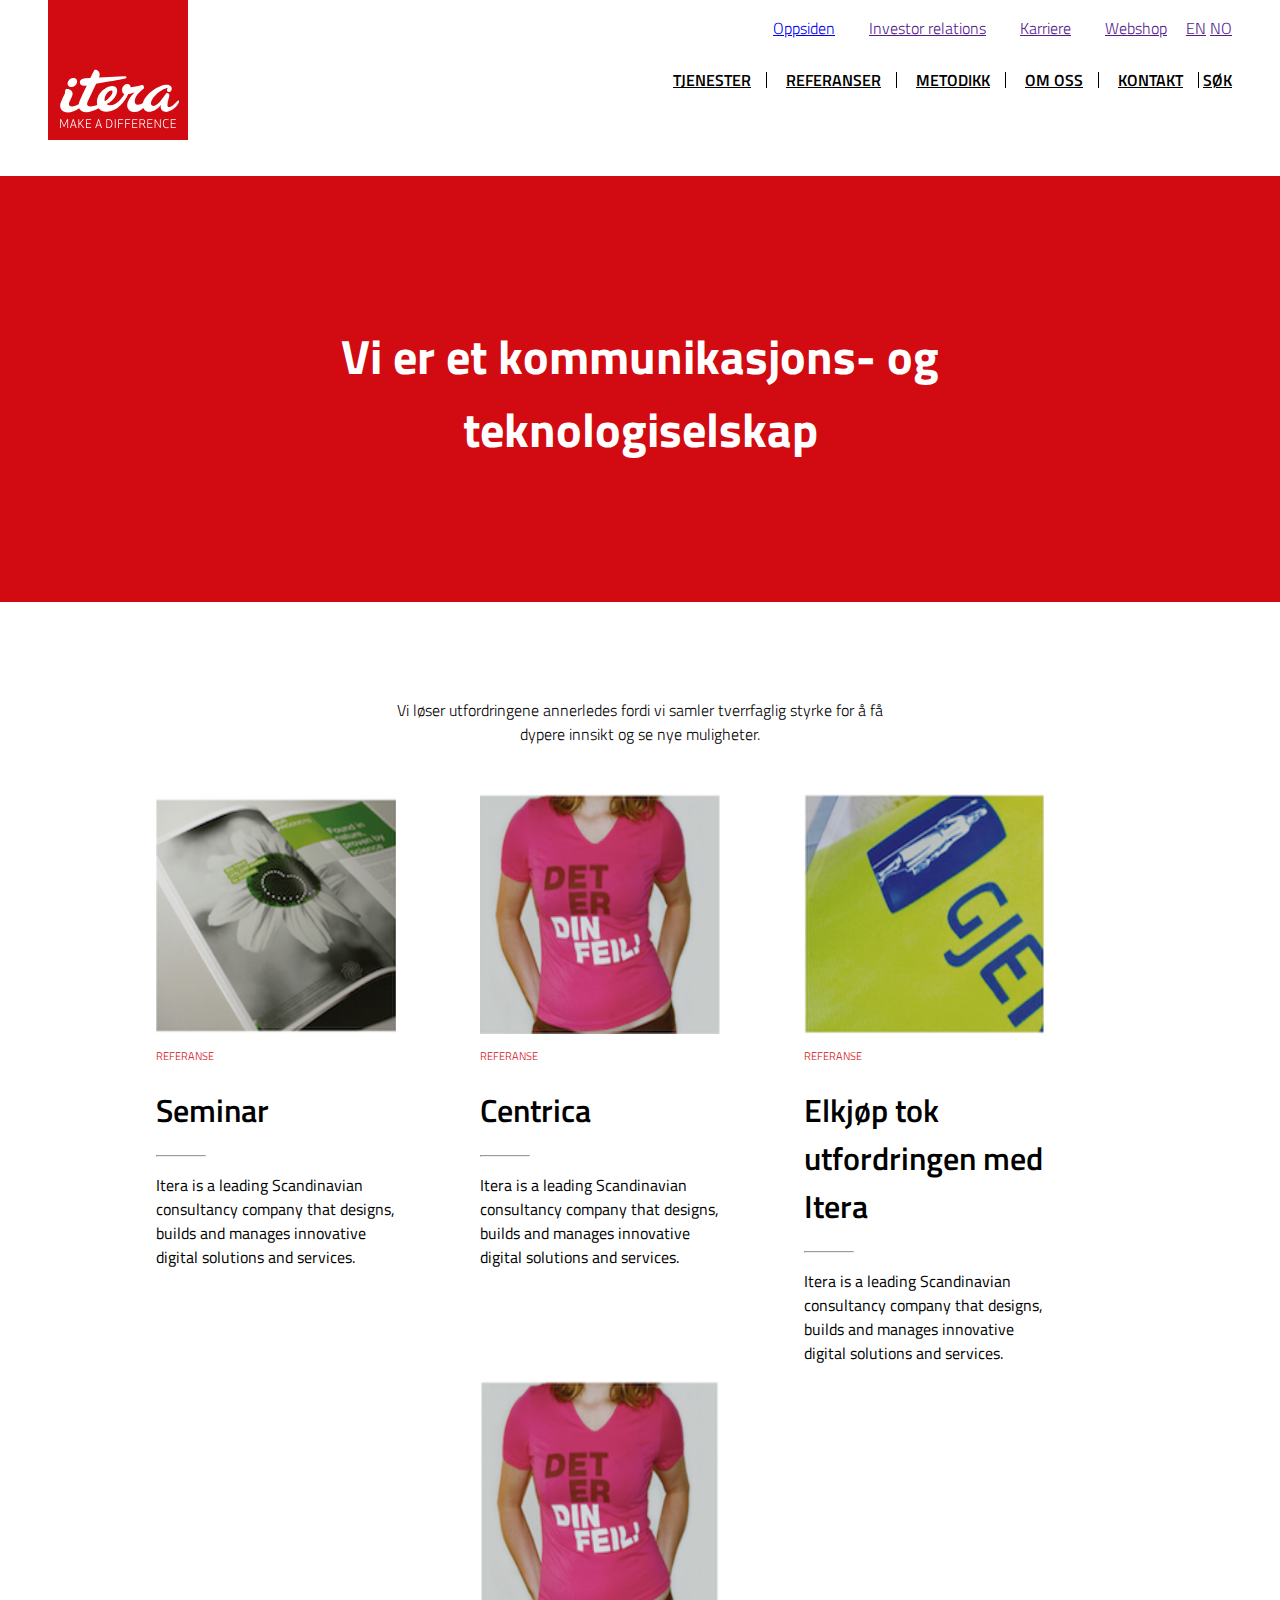
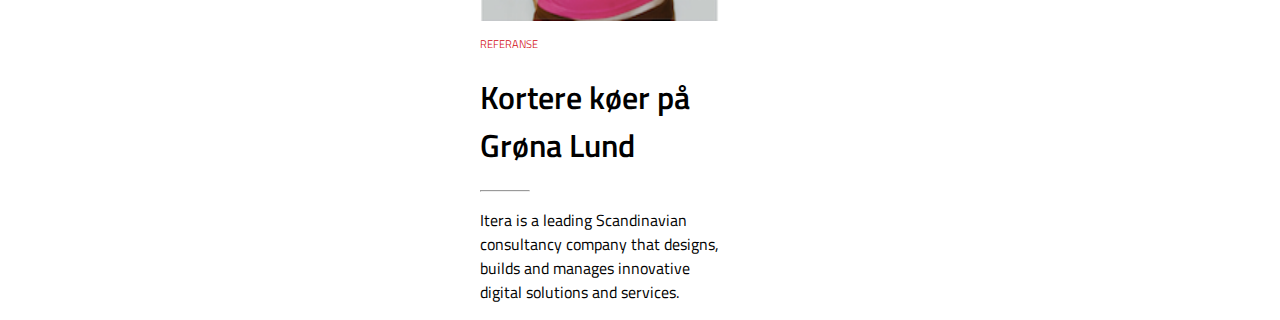
==== index1.html @ c3c425a3 "initial" ====
<!DOCTYPE html>
<html>
<head>
	<link rel="stylesheet" href="./css/style1.css">
	<link href='http://fonts.googleapis.com/css?family=Titillium+Web:400,300,600,700,900&subset=latin,latin-ext' rel='stylesheet' type='text/css'>
	<meta http-equiv="Content-Type" content="text/html; charset=utf-8" /> 


	<title>Itera</title>

</head>
<body>
	<div id="container">
		
		<!-- <div class="wrapper"> -->
		<!-- wraps around all content (keeps from reaching edges)
		//contain on itera.no -->

			<div id="upside">
				<!-- nothing yet -->
			</div>
			
				
				<!-- header -->
				<header id="header">

					<div class="wrapper">
					<!-- wraps around all content (keeps from reaching edges)
					//contain on itera.no -->



						<div id="logo">
							<img src="./img/logo.svg" alt="iteras logo">
						</div>
						
						<!-- <nav id="navigation"> -->
						<nav role="navigation">
							<ul class="headerTopNav">
								<li><a href="#upside">Oppsiden</a></li>
								<li><a href="">Investor relations</a></li>
								<li><a href="">Karriere</a></li>
								<li><a href="">Webshop</a></li>
								<li class="lang"><a href="">en</a></li>
								<li class="lang"><a href="">no</a></li>
									<!-- flere på itera.no men ikke på designtegningen fra Kristofer -->
								</li>
							</ul>

							<ul class="headerLowerNav">
								<li><a href="">tjenester</a></li>
								<li><a href="">referanser</a></li>
								<li><a href="">metodikk</a></li>
								<li><a href="">om oss</a></li>
								<li><a href="">kontakt</a></li>
								<li class="lastLi"><a href="">søk</a></li>
							</ul>
						</nav>
					
					</div>


				</header>
			
			<!-- </div> -->
		<!--  end wrapper-->


				<div id="videoOverlay">
					<!-- red cover over video -->
					<div class="wrapper">
						
						<div class="center">
							<div class="centerQuote">
								<h1>
								Vi er et kommunikasjons- og teknologiselskap
								</h1>

							<!-- <a class="nextSlide" href=""><img src="./img/arrowNext.png" alt=""></a> -->

							</div>
							<!-- end section1 -->

						</div>
						<!-- end center -->

					</div>
					<!-- end wrapper -->

				</div>
				<!-- end overlay -->
		
		<div id="articleSection">
			
			<div class="wrapper">

				<div class="center">
					
					<div class="centerQuote">
						<p>
						Vi løser utfordringene annerledes fordi vi samler tverrfaglig styrke for å få dypere innsikt og se nye muligheter.
						</p>
					</div>
					<!-- end centerTextSection2 -->

					<div id="currentArticlesContainer">
						
						
						<article class="currentArticle">
							<img src="./img/article1.png" alt="">
								<h2>
								referanse
								</h2>

								<h1>	
								Seminar								
								</h1>
								<hr class="articleHR">
								<p>
									Itera is a leading Scandinavian consultancy company that designs, builds and manages innovative digital solutions and services.
								</p>
							</img>
						</article>
						
						<article class="currentArticle">
							<img src="./img/article2.png" alt="">
								<h2>
								referanse
								</h2>
								
								<h1>	
								Centrica								
								</h1>
								<hr class="articleHR">
								<p>
									Itera is a leading Scandinavian consultancy company that designs, builds and manages innovative digital solutions and services.
								</p>
							</img>
						</article>
						
						<article class="currentArticle">
							<img src="./img/article3.png" alt="">
								<h2>referanse</h2>
								<h1>
								Elkjøp tok utfordringen med Itera
								</h1>
								<hr class="articleHR">
								<p>
									Itera is a leading Scandinavian consultancy company that designs, builds and manages innovative digital solutions and services.
								</p>
							</img>
						</article>
						
						<article class="currentArticle">
							<img src="./img/article4.png" alt="">
								<h2>referanse</h2>
								<h1>
								Kortere køer på Grøna Lund
								</h1>
								<hr class="articleHR">
								<p>
									Itera is a leading Scandinavian consultancy company that designs, builds and manages innovative digital solutions and services.
								</p>
							</img>
						</article>


					</div>
	
	
				</div>
				<!-- end center -->
				
			</div>
			<!-- end wrapper -->

		</div>
		<!-- end articleSection -->
		



	</div>
	<!-- end container -->


</body>
</html>
---- css/style1.css ----
body {
	margin: 0;
	padding: 0;
}
#container {
	/*background-color: #7487c7;*/
}

.wrapper {
	/*background-color: #fff; /*lilla 622ea3*/
	padding-left: 3em;
	padding-right: 3em;
	margin-left: auto;
	margin-right: auto;
}

/*header*/
#header {
	background-color: #fff;
}

#logo {
	display: inline-block;
}
/*navigation*/
nav {
	display: inline;
	float: right;
	width: 80%;
	margin-right: 0;
}

/*top navigation*/
nav .headerTopNav {
	float: right;
}

nav .headerTopNav a {
	display: block;
	font-family: 'Titillium Web', sans-serif;
	font-weight: 300;
}

nav .headerTopNav li {
	display: inline-block;
	padding: 0 15px;
}

nav .headerTopNav li.lang{
	text-transform: uppercase;
	padding: 0 0;
}
/*end top*/


/*lower navigation*/
nav .headerLowerNav {
	float: right;
	vertical-align: bottom;
	margin-bottom: 0;
	line-height: 1em;
}

nav .headerLowerNav a {
	display: block;
	text-transform: uppercase;
	text-decoration: underline;
	color: black;
	font-family: 'Titillium Web', sans-serif;
	font-weight: 600;
}

nav .headerLowerNav li {
	display: inline-block;
	padding: 0 15px;
	border-right: 1px solid #000;
}

nav .headerLowerNav li.lastLi{
	padding: 0 0 0 0;
	border-right: 0px;
}
/*end lower*/

#videoOverlay {
	background-color: #d20a11;
	/*opacity: 0.5;*/
	width: 100%;
	height: 426px;
}

.center {
	text-align: center;
}

#section1content {
	padding: 90px;
}

#section1content h1 {
	color: #fff;
	font-family: 'Titillium Web', sans-serif;
	font-weight: 600;
	font-size: 3.5em;
	margin: 0 0;
}
#section1content p {
	color: #fff;
	font-family: 'Titillium Web', sans-serif;
	font-weight: 400;
	font-size: 1.5em;
}
#section1content a {
	color: white;
	font-weight: 400;
	font-size: 0.8em;
}

#centerQuote {
	width: 100%;
}

.centerQuote p, h1 {
	font-family: 'Titillium Web', sans-serif;
	text-align: center;
	margin-right: auto;
	margin-left: auto;
	width: 600px;
}


.centerQuote p {
	padding-top: 5em;
	font-weight: 300;
	font-size: 1em;
	width: 500px;
	padding-bottom: 2em;
}

.centerQuote h1 {
	padding-top: 3em;
	font-weight: 700;
	color: #fff;
	font-size: 3em; 
}


#currentArticlesContainer {
	display: inline-block;
}



.currentArticle {
	display: inline-block;
	margin-right: 5em;
	max-width: 15em;
	vertical-align: top;
}


.currentArticle img {
	width: 15em;
	height: 15em;
}

.currentArticle h1, h2, p {
	font-family: 'Titillium Web', sans-serif;
	font-weight: 600;
	text-align: left;
}

.currentArticle h1 {
	font-weight: 600;
	width: inherit;
}

.currentArticle h2 {
	font-weight: 300;
	font-size: 0.7em;
	text-transform: uppercase;
	color: #d20a11;
}

.currentArticle p {
	font-weight: 400;
}

.articleHR {
	width: 20%;
	margin-left: 0;
}
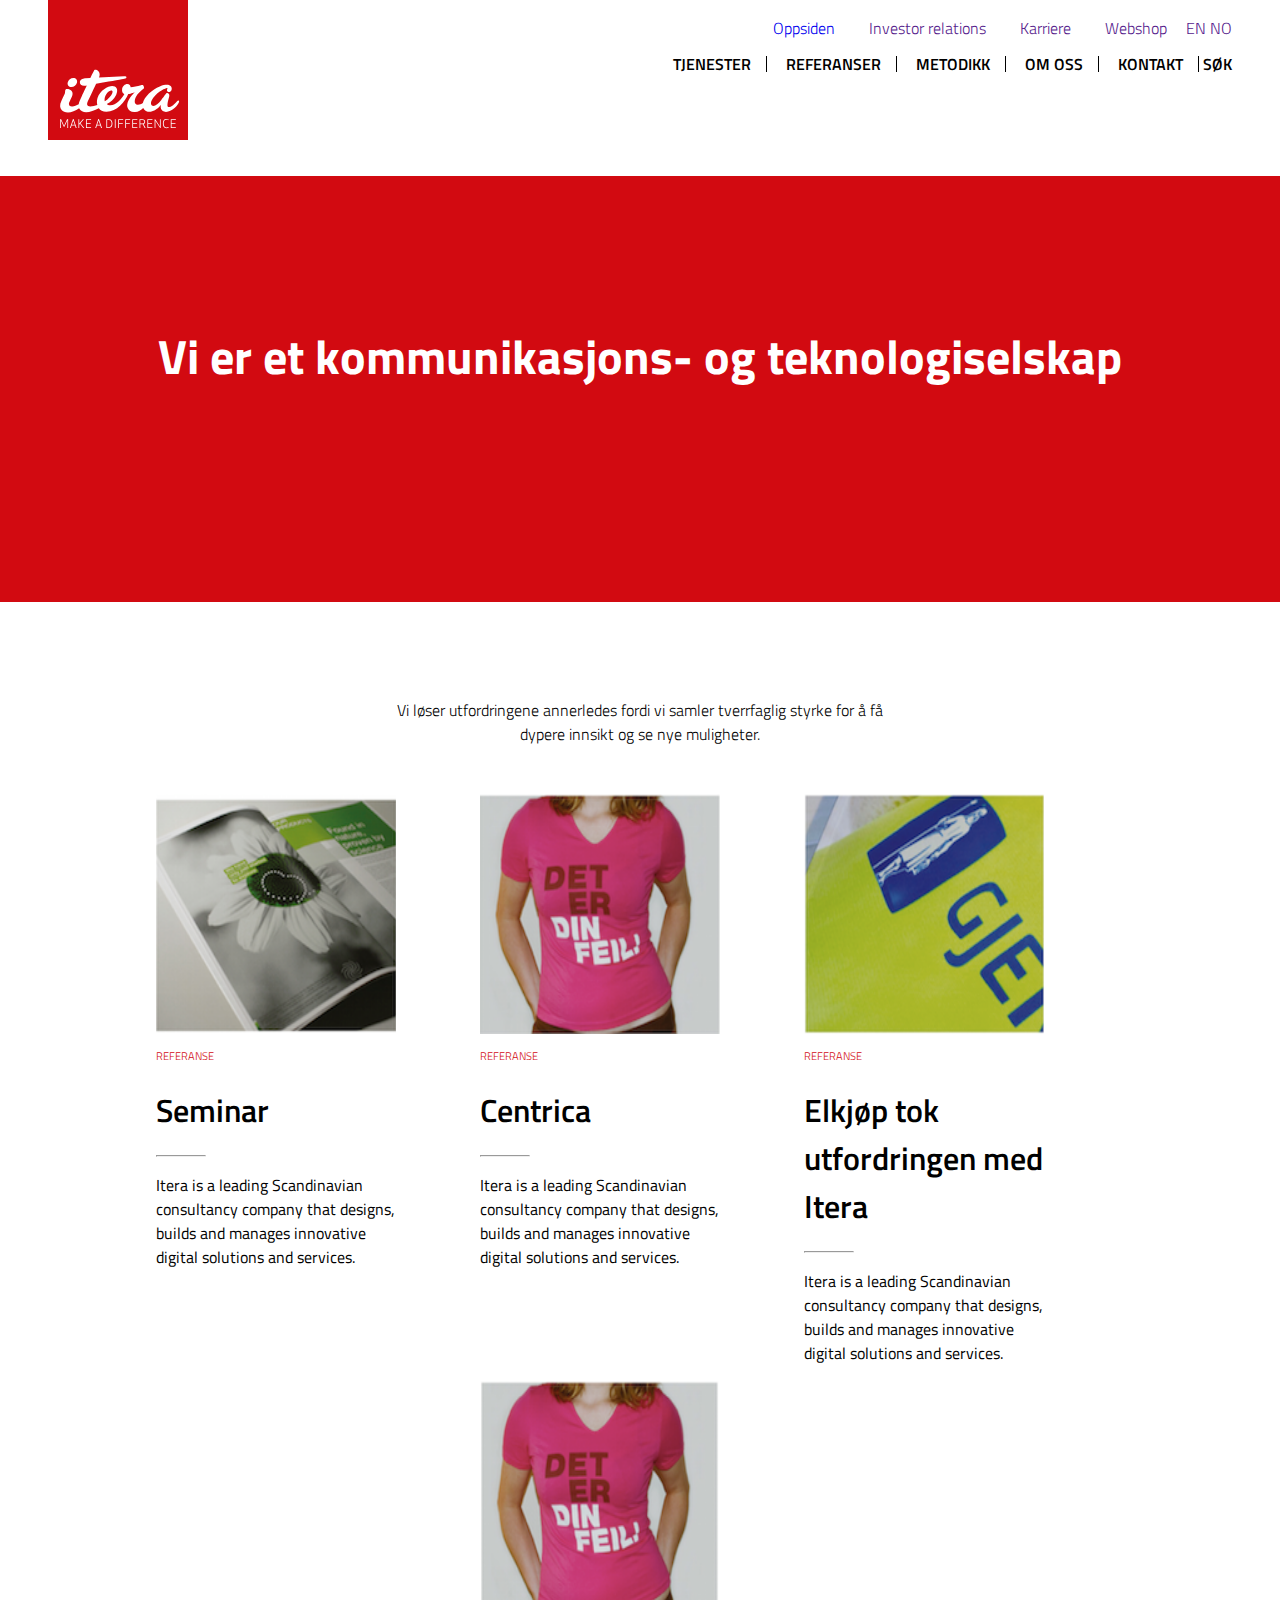
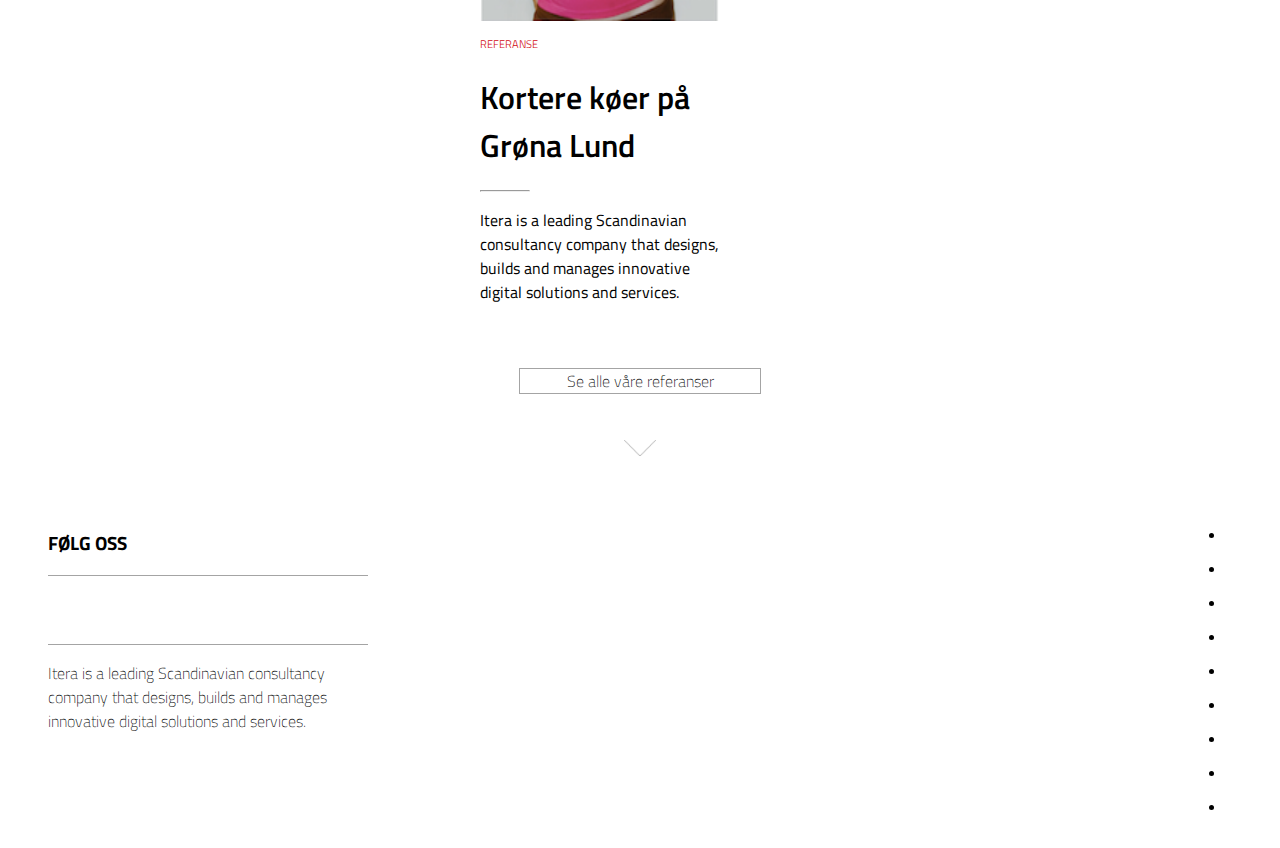
==== commit 873edfc4: "masse fixes + bilder" ====
--- a/index1.html
+++ b/index1.html
@@ -2,7 +2,7 @@
 <html>
 <head>
 	<link rel="stylesheet" href="./css/style1.css">
-	<link href='http://fonts.googleapis.com/css?family=Titillium+Web:400,300,600,700,900&subset=latin,latin-ext' rel='stylesheet' type='text/css'>
+	<link href='http://fonts.googleapis.com/css?family=Titillium+Web:200,300,400,600,700,900&subset=latin,latin-ext' rel='stylesheet' type='text/css'>
 	<meta http-equiv="Content-Type" content="text/html; charset=utf-8" /> 
 
 
@@ -167,22 +167,159 @@
 
 					</div>
 	
-	
+					
+					<div class="centerQuote">
+						<h2>
+						Se alle våre referanser
+						</h2>
+					</div>
+					
+					<div id="arrowNext">
+						<img src="./img/arrowNext.png" alt="">
+					</div>
+
 				</div>
 				<!-- end center -->
 				
 			</div>
 			<!-- end wrapper -->
 
-		</div>
+		<!-- </div> -->
 		<!-- end articleSection -->
 		
+	
+		<div id="blackDivider">
+		<img src="./img/blackDivider.png" alt="">
+		</div>
+
+		<!-- FLYTTES INN I EN CENTER-DIV? -->
+		
+		<div class="wrapper">
+			
+			<div id="socialMediaContainer">
+				
+
+						<header id="followUs">
+							<h3>
+								Følg oss
+							</h3>
+
+							<div id="socMedLinkContainer">
+								<a href="linkedin.com/company/itera-asa">
+									<img src="./img/linkedInLogo.png" alt="" class="socMedLinkImg">
+								</a>
+
+								<a href="facebook.com/iteraction">
+									<img src="./img/facebookLogo.png" alt="" class="socMedLinkImg">
+								</a>
+									
+								<a href="twitter.com/iteraASA" alt="">
+									<img src="./img/twitterLogo.png" alt="" class="socMedLinkImg">
+								</a>
+								
+								<a href="instagram.com/itera_makeadifference">
+									<img src="./img/instagramLogo.png" alt="" class="socMedLinkImg">
+								</a>
+							</div>
+							<!-- end socMedLinkContainer -->
+							<p>
+								Itera is a leading Scandinavian consultancy company that designs, builds and manages innovative digital solutions and services. 
+							</p>
+						</header>
+				
+						<ul class="socialMediaArticles">
+							<li class="socMedArticle"><img src="./img/socMed1.png" alt="">
+									<p>
+										<div></div>
+									</p>
+								</img>
+							</li>
+								
+							<li class="socMedArticle">
+								<p>
+									<div></div>
+								</p>
+							</li>
+							
+							<li class="socMedArticle">
+								<p>
+									<div></div>
+								</p>
+							</li>
+							
+							<li class="socMedArticle">
+								<p>
+									<div></div>
+								</p>
+							</li>
+							
+							<li class="socMedArticle">
+								<p>
+									<div></div>
+								</p>
+							</li>
+							
+							<li class="socMedArticle">
+								<p>
+									<div></div>
+								</p>
+							</li>
+							
+							<li class="socMedArticle">
+								<p>
+									<div></div>
+								</p>
+							</li>
+
+							<li class="socMedArticle"><img src="./img/socMed2.png" alt="">
+									<p>
+										<div></div>
+									</p>
+								</img>
+							</li>
+							
+							<li class="socMedArticle">
+									<p>
+										<div></div>
+									</p>
+							</li>
+						</ul>
+
+
+
+
+						<!-- <div id="socialMediaArticles">
+							
+
+
+							<article class="socMedArticle">
+								<img src="" alt="">
+								<h4></h4>
+
+							</article>
+							<article class="socMedArticle"></article>
+							<article class="socMedArticle"></article>
+							<article class="socMedArticle"></article>
+							<article class="socMedArticle"></article>
+							<article class="socMedArticle"></article>
+							<article class="socMedArticle"></article>
+							<article class="socMedArticle"></article>
+							<article class="socMedArticle"></article>
+
+						</div> -->
+					
+					</div>
+				<!-- end center -->
+
+			</div>
+			<!-- end wrapper -->
+		</div>
+		<!-- end socialMediaContainer -->
 
 
 
 	</div>
 	<!-- end container -->
 
-
 </body>
 </html>--- a/css/style1.css
+++ b/css/style1.css
@@ -26,19 +26,23 @@
 nav {
 	display: inline;
 	float: right;
-	width: 80%;
+	/*width: 80%;*/
+	width: 60%;
 	margin-right: 0;
+	height: inherit;
 }
 
 /*top navigation*/
 nav .headerTopNav {
-	float: right;
+	/*float: right;*/
+	text-align: right;
 }
 
 nav .headerTopNav a {
 	display: block;
 	font-family: 'Titillium Web', sans-serif;
 	font-weight: 300;
+	text-decoration: none;
 }
 
 nav .headerTopNav li {
@@ -55,7 +59,8 @@
 
 /*lower navigation*/
 nav .headerLowerNav {
-	float: right;
+	/*float: right;*/
+	text-align: right;
 	vertical-align: bottom;
 	margin-bottom: 0;
 	line-height: 1em;
@@ -64,10 +69,14 @@
 nav .headerLowerNav a {
 	display: block;
 	text-transform: uppercase;
+	text-decoration: none;
+	color: black;
+	font-family: 'Titillium Web', sans-serif;
+	font-weight: 600;
+}
+
+nav .headerLowerNav a:hover {
 	text-decoration: underline;
-	color: black;
-	font-family: 'Titillium Web', sans-serif;
-	font-weight: 600;
 }
 
 nav .headerLowerNav li {
@@ -91,6 +100,8 @@
 
 .center {
 	text-align: center;
+	margin-left: auto;
+	margin-right: auto;
 }
 
 #section1content {
@@ -120,12 +131,30 @@
 	width: 100%;
 }
 
-.centerQuote p, h1 {
+.centerQuote p, h1, h2 {
 	font-family: 'Titillium Web', sans-serif;
 	text-align: center;
 	margin-right: auto;
 	margin-left: auto;
-	width: 600px;
+	
+}
+
+.centerQuote h1 {
+	padding-top: 3em;
+	font-weight: 700;
+	color: #fff;
+	font-size: 3em; 
+}
+
+
+.centerQuote h2 {
+	font-weight: 200;
+	font-size: 1em;
+	text-align: center;
+	vertical-align: middle;
+	max-width: 15em;
+	border: 1px solid #a4a4a4;
+	margin-top: 3em;
 }
 
 
@@ -137,13 +166,6 @@
 	padding-bottom: 2em;
 }
 
-.centerQuote h1 {
-	padding-top: 3em;
-	font-weight: 700;
-	color: #fff;
-	font-size: 3em; 
-}
-
 
 #currentArticlesContainer {
 	display: inline-block;
@@ -192,4 +214,55 @@
 }
 
 
-
+#arrowNext img{
+	width: 2em;
+	padding-top: 2em;
+	padding-bottom: 2em;
+}
+
+#socialMediaContainer {
+	display: inline-block;
+	width: 100%;
+}
+
+
+.socMedLinkImg {
+	width: 2.5em;
+	padding-right: 2em;
+	margin-top: 2em;
+	margin-bottom: 2em;
+}
+
+.socMedLinkImg a, a:link, a:visited, a:hover, a:active {
+	text-decoration: none;
+}
+
+#socMedLinkContainer {
+	border-top: 1px solid #a4a4a4;
+	border-bottom: 1px solid #a4a4a4;
+}
+
+#followUs {
+	max-width: 20em;
+	display: inline-block;
+}
+
+#followUs h3, p {
+	font-family: 'Titillium Web', sans-serif;
+}
+
+#followUs h3 {
+	font-weight: 700;
+	text-transform: uppercase;
+}
+
+#followUs p {
+	font-weight: 200;
+
+}
+
+.socialMediaArticles {
+	float: right;
+	display: inline-block;
+}
+
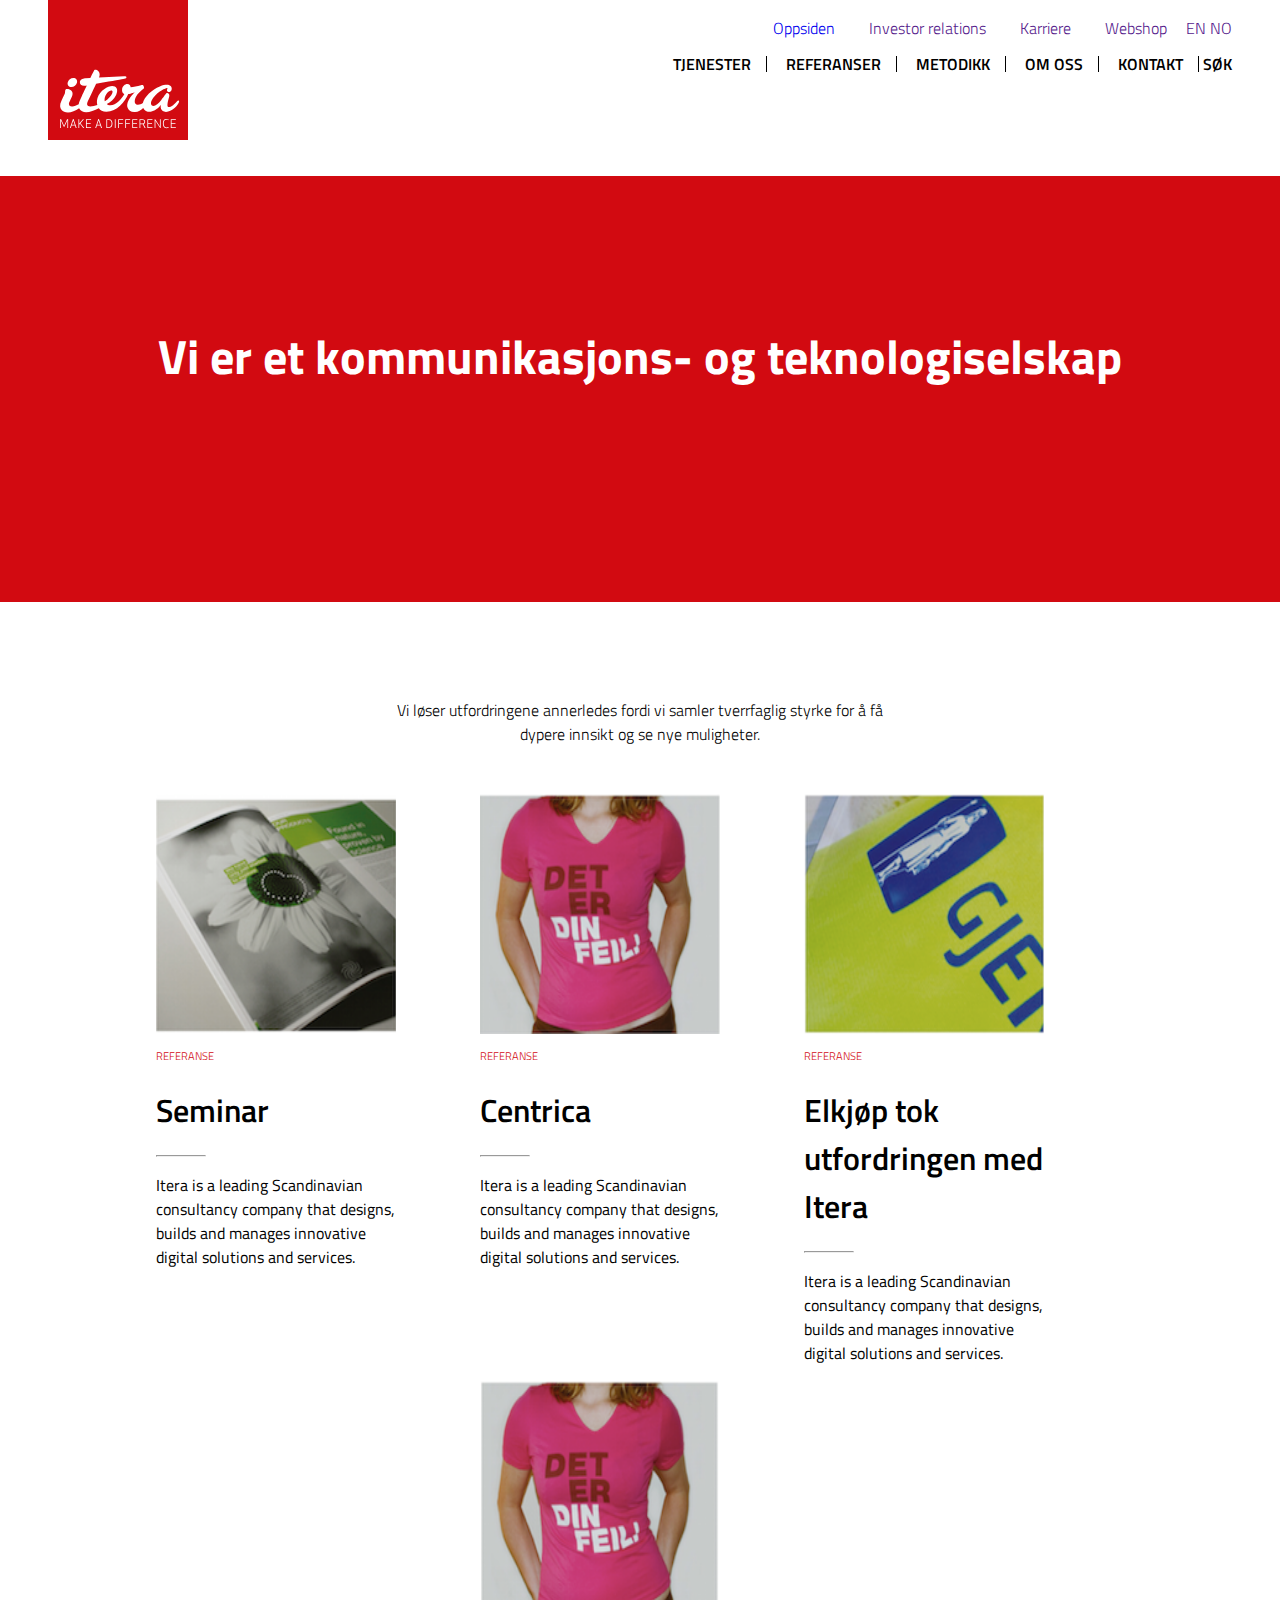
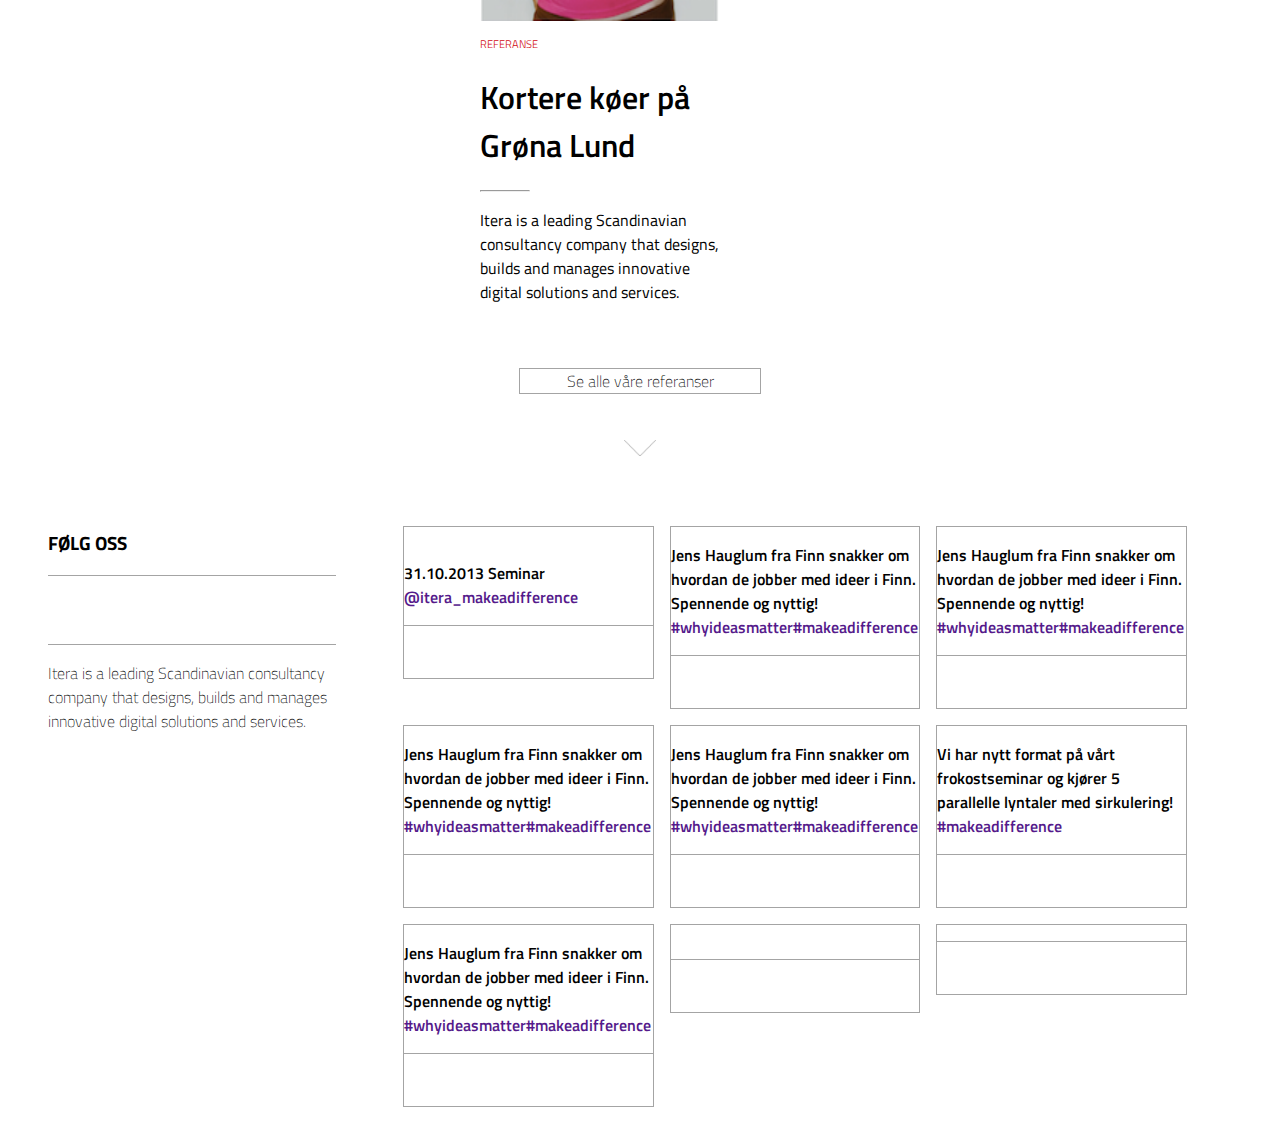
==== commit ebd9eae7: "Småfix" ====
--- a/index1.html
+++ b/index1.html
@@ -229,59 +229,114 @@
 				
 						<ul class="socialMediaArticles">
 							<li class="socMedArticle"><img src="./img/socMed1.png" alt="">
-									<p>
-										<div></div>
+									<p>										
+										31.10.2013 Seminar 
+										<a href="" class="socMedLink">@itera_makeadifference</a>
 									</p>
+									
+									<div>
+										<img src="" alt="" class="instagramHeart">
+										<p class="instagramLikes"></p>
+										<img src="" alt="" class="instagramLogo">
+									</div>
 								</img>
 							</li>
 								
 							<li class="socMedArticle">
 								<p>
-									<div></div>
-								</p>
-							</li>
-							
-							<li class="socMedArticle">
-								<p>
-									<div></div>
-								</p>
-							</li>
-							
-							<li class="socMedArticle">
-								<p>
-									<div></div>
-								</p>
-							</li>
-							
-							<li class="socMedArticle">
-								<p>
-									<div></div>
-								</p>
-							</li>
-							
-							<li class="socMedArticle">
-								<p>
-									<div></div>
-								</p>
-							</li>
-							
-							<li class="socMedArticle">
-								<p>
-									<div></div>
-								</p>
+									Jens Hauglum fra Finn snakker om hvordan de jobber med ideer i Finn. Spennende og nyttig! <a href="" class="twitterLink">#whyideasmatter</a><a href="" class="twitterLink">#makeadifference</a>
+								</p>
+								
+								<div>
+									<img src="" alt="" class="instagramHeart">
+									<p class="instagramLikes"></p>
+									<img src="" alt="" class="instagramLogo">
+								</div>
+							</li>
+							
+							<li class="socMedArticle">
+								<p>
+									Jens Hauglum fra Finn snakker om hvordan de jobber med ideer i Finn. Spennende og nyttig! <a href="" class="twitterLink">#whyideasmatter</a><a href="" class="twitterLink">#makeadifference</a>
+								</p>
+
+								<div>
+									<img src="" alt="" class="instagramHeart">
+									<p class="instagramLikes"></p>
+									<img src="" alt="" class="instagramLogo">
+								</div>
+							</li>
+							
+							<li class="socMedArticle">
+								<p>
+									Jens Hauglum fra Finn snakker om hvordan de jobber med ideer i Finn. Spennende og nyttig! <a href="" class="twitterLink">#whyideasmatter</a><a href="" class="twitterLink">#makeadifference</a>
+								</p>
+
+								<div>
+									<img src="" alt="" class="instagramHeart">
+									<p class="instagramLikes"></p>
+									<img src="" alt="" class="instagramLogo">
+								</div>
+							</li>
+							
+							<li class="socMedArticle">
+								<p>
+									Jens Hauglum fra Finn snakker om hvordan de jobber med ideer i Finn. Spennende og nyttig! <a href="" class="twitterLink">#whyideasmatter</a><a href="" class="twitterLink">#makeadifference</a>
+								</p>
+
+								<div>
+									<img src="" alt="" class="instagramHeart">
+									<p class="instagramLikes"></p>
+									<img src="" alt="" class="instagramLogo">		
+								</div>
+							</li>
+							
+							<li class="socMedArticle">
+								<p>
+									Vi har nytt format på vårt frokostseminar og kjører 5 parallelle lyntaler med sirkulering! <a href="" class="linkedLink">#makeadifference</a>
+								</p>
+
+								<div>
+									<img src="" alt="" class="instagramHeart">
+									<p class="instagramLikes"></p>
+									<img src="" alt="" class="instagramLogo">	
+								</div>
+							</li>
+							
+							<li class="socMedArticle">
+								<p>
+									Jens Hauglum fra Finn snakker om hvordan de jobber med ideer i Finn. Spennende og nyttig! <a href="" class="twitterLink">#whyideasmatter</a><a href="" class="twitterLink">#makeadifference</a>
+								</p>
+
+								<div>
+									<img src="" alt="" class="instagramHeart">
+									<p class="instagramLikes"></p>
+									<img src="" alt="" class="instagramLogo">
+								</div>
 							</li>
 
 							<li class="socMedArticle"><img src="./img/socMed2.png" alt="">
 									<p>
-										<div></div>
+										
 									</p>
+
+									<div>
+										<img src="" alt="" class="instagramHeart">
+										<p class="instagramLikes"></p>
+										<img src="" alt="" class="instagramLogo">
+									</div>
 								</img>
 							</li>
 							
 							<li class="socMedArticle">
 									<p>
-										<div></div>
+										
 									</p>
+
+								<div>
+									<img src="" alt="" class="instagramHeart">
+									<p class="instagramLikes"></p>
+									<img src="" alt="" class="instagramLogo">
+								</div>
 							</li>
 						</ul>
 
--- a/css/style1.css
+++ b/css/style1.css
@@ -228,7 +228,7 @@
 
 .socMedLinkImg {
 	width: 2.5em;
-	padding-right: 2em;
+	padding-right: 1.8em;
 	margin-top: 2em;
 	margin-bottom: 2em;
 }
@@ -243,7 +243,7 @@
 }
 
 #followUs {
-	max-width: 20em;
+	max-width: 18em;
 	display: inline-block;
 }
 
@@ -263,6 +263,23 @@
 
 .socialMediaArticles {
 	float: right;
-	display: inline-block;
-}
-
+	width: 70%;
+	padding: 0 0; 
+}
+
+.socialMediaArticles li {
+	display: inline-block;
+	width: 30%;
+	border: 1px solid #a4a4a4;
+	margin-right: 1em;
+	margin-bottom: 1em; 
+	float: left;
+}
+
+.socMedArticle img {
+	max-width: 100%;
+}
+
+.socMedArticle div {
+	border-top: 1px solid #a4a4a4;
+}
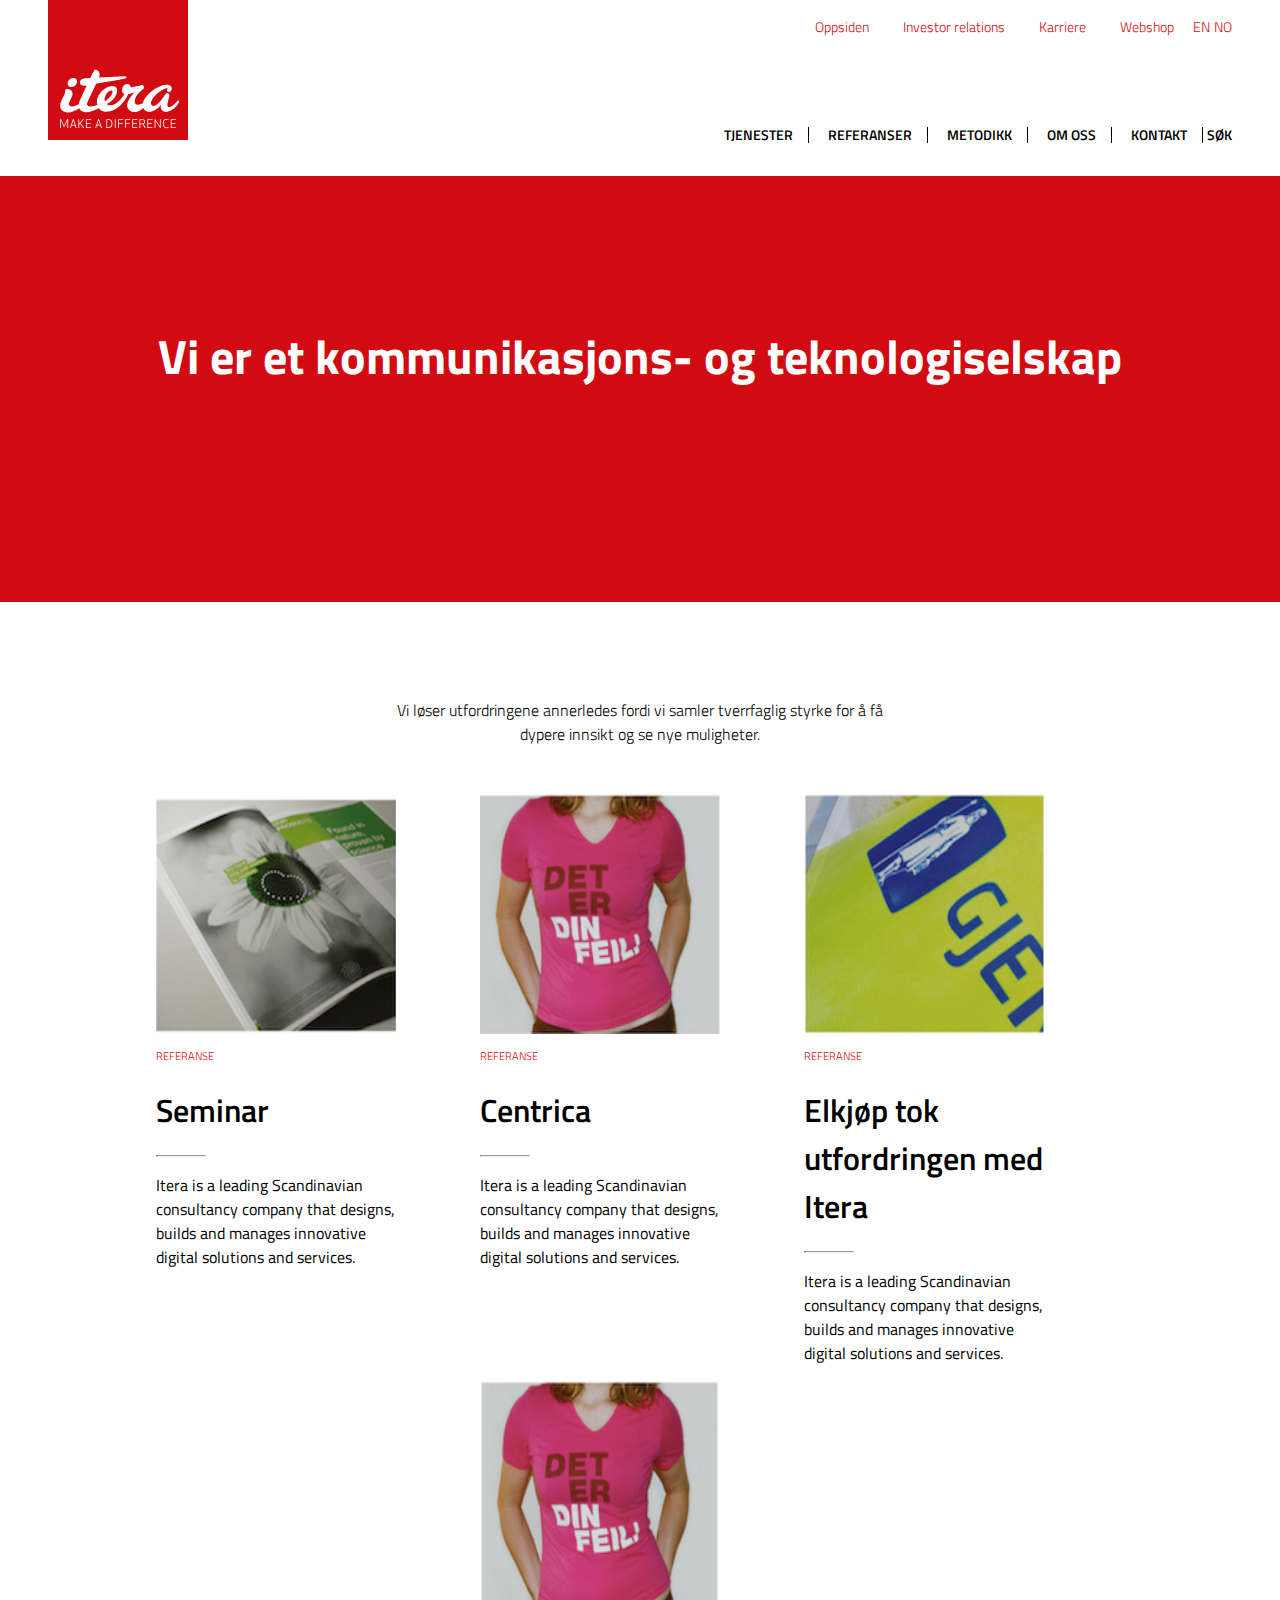
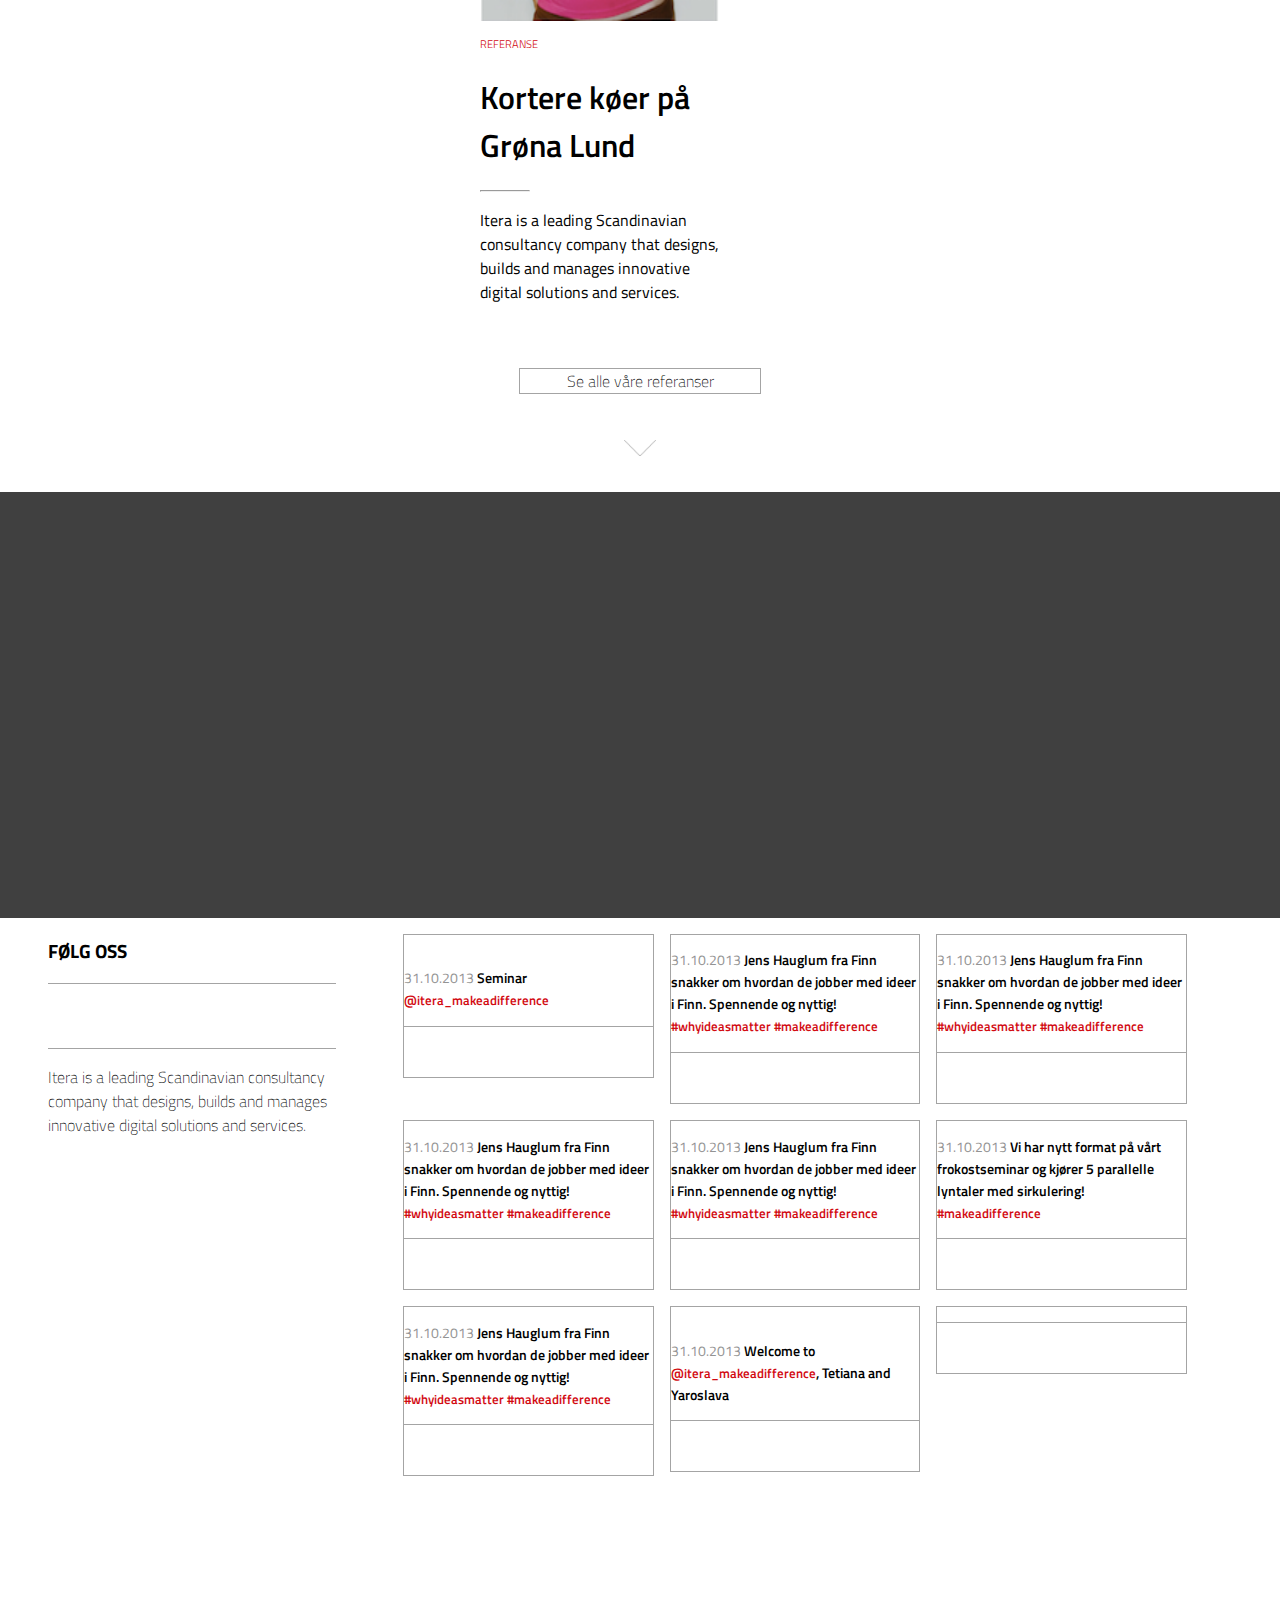
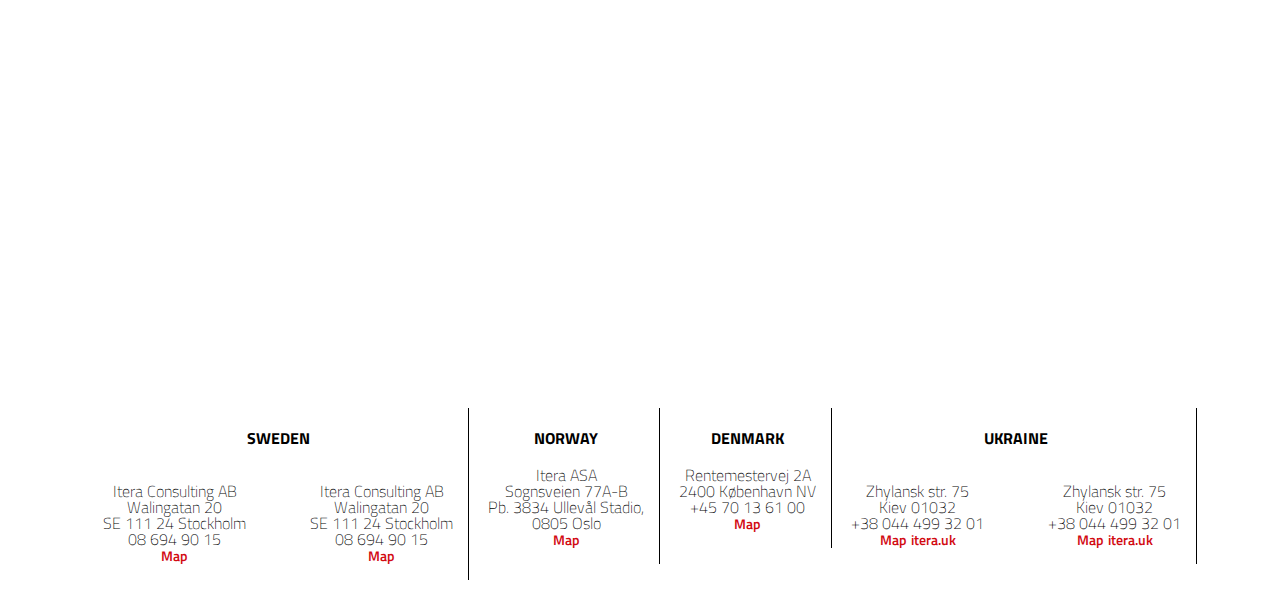
==== commit 2a5490ed: "Skalering og fiks av grid gjenstår" ====
--- a/index1.html
+++ b/index1.html
@@ -2,7 +2,34 @@
 <html>
 <head>
 	<link rel="stylesheet" href="./css/style1.css">
-	<link href='http://fonts.googleapis.com/css?family=Titillium+Web:200,300,400,600,700,900&subset=latin,latin-ext' rel='stylesheet' type='text/css'>
+	<link href='http://fonts.googleapis.com/css?family=Titillium+Web:200,300,400,600,700,900&amp;subset=latin,latin-ext' rel='stylesheet' type='text/css'>
+	
+	
+	<script src="https://maps.googleapis.com/maps/api/js?sensor=false"></script>
+    <script>
+      function initialize() {
+        var map_canvas = document.getElementById('map_canvas');
+        var iteraLatLong = new google.maps.LatLng(59.9502433, 10.7342351,18);
+        var map_options = {
+          // center: new google.maps.LatLng(59.9483333, 10.7291255),
+          center: iteraLatLong,
+          zoom: 15,
+          mapTypeId: google.maps.MapTypeId.ROADMAP,
+          scrollwheel: false
+        }
+        var map = new google.maps.Map(map_canvas, map_options)
+
+        var marker = new google.maps.Marker({
+        	position: iteraLatLong,
+        	map: map,
+        	icon: './img/mapMarker.png',
+        	title: 'Itera'
+        });
+      }
+      google.maps.event.addDomListener(window, 'load', initialize);
+    </script>
+
+
 	<meta http-equiv="Content-Type" content="text/html; charset=utf-8" /> 
 
 
@@ -10,6 +37,7 @@
 
 </head>
 <body>
+
 	<div id="container">
 		
 		<!-- <div class="wrapper"> -->
@@ -27,8 +55,6 @@
 					<div class="wrapper">
 					<!-- wraps around all content (keeps from reaching edges)
 					//contain on itera.no -->
-
-
 
 						<div id="logo">
 							<img src="./img/logo.svg" alt="iteras logo">
@@ -56,9 +82,7 @@
 								<li class="lastLi"><a href="">søk</a></li>
 							</ul>
 						</nav>
-					
-					</div>
-
+					</div>			
 
 				</header>
 			
@@ -79,7 +103,7 @@
 							<!-- <a class="nextSlide" href=""><img src="./img/arrowNext.png" alt=""></a> -->
 
 							</div>
-							<!-- end section1 -->
+							<!-- end centerQuote -->
 
 						</div>
 						<!-- end center -->
@@ -187,12 +211,39 @@
 		<!-- </div> -->
 		<!-- end articleSection -->
 		
-	
+		
+<!-- 
 		<div id="blackDivider">
 		<img src="./img/blackDivider.png" alt="">
-		</div>
+		</div> -->
 
 		<!-- FLYTTES INN I EN CENTER-DIV? -->
+
+
+		<div id="blackOverlay">
+					<!-- red cover over video -->
+					<div class="wrapper">
+						
+						<div class="center">
+							<div class="centerQuote">
+								<img src="./img/forYou.png" alt="">
+
+							<!-- <a class="nextSlide" href=""><img src="./img/arrowNext.png" alt=""></a> -->
+
+							</div>
+							<!-- end centerQuote -->
+
+						</div>
+						<!-- end center -->
+
+					</div>
+					<!-- end wrapper -->
+
+				</div>
+				<!-- end overlay -->
+		
+
+
 		
 		<div class="wrapper">
 			
@@ -230,7 +281,7 @@
 						<ul class="socialMediaArticles">
 							<li class="socMedArticle"><img src="./img/socMed1.png" alt="">
 									<p>										
-										31.10.2013 Seminar 
+										<span class="greyDate">31.10.2013 </span>Seminar 
 										<a href="" class="socMedLink">@itera_makeadifference</a>
 									</p>
 									
@@ -244,7 +295,7 @@
 								
 							<li class="socMedArticle">
 								<p>
-									Jens Hauglum fra Finn snakker om hvordan de jobber med ideer i Finn. Spennende og nyttig! <a href="" class="twitterLink">#whyideasmatter</a><a href="" class="twitterLink">#makeadifference</a>
+									<span class="greyDate">31.10.2013 </span>Jens Hauglum fra Finn snakker om hvordan de jobber med ideer i Finn. Spennende og nyttig! <a href="" class="twitterLink">#whyideasmatter </a><a href="" class="twitterLink">#makeadifference</a>
 								</p>
 								
 								<div>
@@ -256,7 +307,7 @@
 							
 							<li class="socMedArticle">
 								<p>
-									Jens Hauglum fra Finn snakker om hvordan de jobber med ideer i Finn. Spennende og nyttig! <a href="" class="twitterLink">#whyideasmatter</a><a href="" class="twitterLink">#makeadifference</a>
+									<span class="greyDate">31.10.2013 </span>Jens Hauglum fra Finn snakker om hvordan de jobber med ideer i Finn. Spennende og nyttig! <a href="" class="twitterLink">#whyideasmatter </a><a href="" class="twitterLink">#makeadifference</a>
 								</p>
 
 								<div>
@@ -268,7 +319,7 @@
 							
 							<li class="socMedArticle">
 								<p>
-									Jens Hauglum fra Finn snakker om hvordan de jobber med ideer i Finn. Spennende og nyttig! <a href="" class="twitterLink">#whyideasmatter</a><a href="" class="twitterLink">#makeadifference</a>
+									<span class="greyDate">31.10.2013 </span>Jens Hauglum fra Finn snakker om hvordan de jobber med ideer i Finn. Spennende og nyttig! <a href="" class="twitterLink">#whyideasmatter </a><a href="" class="twitterLink">#makeadifference</a>
 								</p>
 
 								<div>
@@ -280,7 +331,7 @@
 							
 							<li class="socMedArticle">
 								<p>
-									Jens Hauglum fra Finn snakker om hvordan de jobber med ideer i Finn. Spennende og nyttig! <a href="" class="twitterLink">#whyideasmatter</a><a href="" class="twitterLink">#makeadifference</a>
+									<span class="greyDate">31.10.2013 </span>Jens Hauglum fra Finn snakker om hvordan de jobber med ideer i Finn. Spennende og nyttig! <a href="" class="twitterLink">#whyideasmatter </a><a href="" class="twitterLink">#makeadifference</a>
 								</p>
 
 								<div>
@@ -292,7 +343,7 @@
 							
 							<li class="socMedArticle">
 								<p>
-									Vi har nytt format på vårt frokostseminar og kjører 5 parallelle lyntaler med sirkulering! <a href="" class="linkedLink">#makeadifference</a>
+									<span class="greyDate">31.10.2013 </span>Vi har nytt format på vårt frokostseminar og kjører 5 parallelle lyntaler med sirkulering! <a href="" class="linkedLink">#makeadifference</a>
 								</p>
 
 								<div>
@@ -304,7 +355,7 @@
 							
 							<li class="socMedArticle">
 								<p>
-									Jens Hauglum fra Finn snakker om hvordan de jobber med ideer i Finn. Spennende og nyttig! <a href="" class="twitterLink">#whyideasmatter</a><a href="" class="twitterLink">#makeadifference</a>
+									<span class="greyDate">31.10.2013 </span>Jens Hauglum fra Finn snakker om hvordan de jobber med ideer i Finn. Spennende og nyttig! <a href="" class="twitterLink">#whyideasmatter</a> <a href="" class="twitterLink">#makeadifference</a>
 								</p>
 
 								<div>
@@ -316,7 +367,8 @@
 
 							<li class="socMedArticle"><img src="./img/socMed2.png" alt="">
 									<p>
-										
+										<span class="greyDate">31.10.2013 </span>Welcome to 
+										<a href="" class="facebookLink">@itera_makeadifference</a>, Tetiana and Yaroslava
 									</p>
 
 									<div>
@@ -339,42 +391,94 @@
 								</div>
 							</li>
 						</ul>
-
-
-
-
-						<!-- <div id="socialMediaArticles">
-							
-
-
-							<article class="socMedArticle">
-								<img src="" alt="">
-								<h4></h4>
-
-							</article>
-							<article class="socMedArticle"></article>
-							<article class="socMedArticle"></article>
-							<article class="socMedArticle"></article>
-							<article class="socMedArticle"></article>
-							<article class="socMedArticle"></article>
-							<article class="socMedArticle"></article>
-							<article class="socMedArticle"></article>
-							<article class="socMedArticle"></article>
-
-						</div> -->
 					
 					</div>
 				<!-- end center -->
 
 			</div>
 			<!-- end wrapper -->
+
+
+
 		</div>
 		<!-- end socialMediaContainer -->
-
-
-
+		
+		
+			<div id="map_canvas"></div>	
+			
+			<div id="locationsContainer">
+			
+				<div class="wrapper">
+
+					<!-- <div class="center"> -->
+
+						<ul class="locations">
+							<li>
+								<h4>sweden</h4>
+								<p class="twoLocationsLeft">Itera Consulting AB<br>
+								Walingatan 20<br>
+								SE 111 24 Stockholm<br>
+								08 694 90 15<br>
+								<a href="" class="mapLink">Map</a>
+								</p>
+
+								<p class="twoLocationsRight">Itera Consulting AB<br>
+								Walingatan 20<br>
+								SE 111 24 Stockholm<br>
+								08 694 90 15<br>
+								<a href="" class="mapLink">Map</a>
+								</p>
+							</li>
+							
+							<li>
+								<h4>norway</h4>
+								<p>
+									Itera ASA<br>
+									Sognsveien 77A-B<br>
+									Pb. 3834 Ullevål Stadio,<br>
+									0805 Oslo<br>
+									<a href="" class="mapLink">Map</a>
+								</p>
+							</li>
+
+							<li>
+								<h4>denmark</h4>
+								<p>
+									Rentemestervej 2A<br>
+									2400 København NV<br>
+									+45 70 13 61 00<br>
+									<a href="" class="mapLink">Map</a>
+								</p>
+							</li>
+
+							<li>
+								<h4>ukraine</h4>
+								<p class="twoLocationsLeft">
+								Zhylansk str. 75<br>
+								Kiev 01032<br>
+								+38 044 499 32 01<br>
+								<a href="" class="mapLink">Map</a>
+								<a href="" class="mapLink">itera.uk</a>
+								</p>
+
+								<p class="twoLocationsRight">
+								Zhylansk str. 75<br>
+								Kiev 01032<br>
+								+38 044 499 32 01<br>
+								<a href="" class="mapLink">Map</a>
+								<a href="" class="mapLink">itera.uk</a>
+								</p>
+							</li>
+						</ul>
+					
+					<!-- </div> -->
+					<!-- end center -->
+				
+				</div>
+				<!-- end wrapper -->
+		</div>
 	</div>
 	<!-- end container -->
 
 </body>
-</html>+</html>
--- a/css/style1.css
+++ b/css/style1.css
@@ -7,11 +7,9 @@
 }
 
 .wrapper {
-	/*background-color: #fff; /*lilla 622ea3*/
-	padding-left: 3em;
-	padding-right: 3em;
-	margin-left: auto;
-	margin-right: auto;
+	margin-left: 3em;
+	margin-right: 3em;
+	position: relative;
 }
 
 /*header*/
@@ -24,18 +22,20 @@
 }
 /*navigation*/
 nav {
-	display: inline;
-	float: right;
-	/*width: 80%;*/
 	width: 60%;
-	margin-right: 0;
-	height: inherit;
+	height: 100%;
+	margin-right: 0;	
+	position: absolute;
+	top: 0;
+	bottom: 0;
+	right: 0;
 }
 
 /*top navigation*/
 nav .headerTopNav {
-	/*float: right;*/
 	text-align: right;
+	position: absolute;
+	right: 0;
 }
 
 nav .headerTopNav a {
@@ -59,11 +59,13 @@
 
 /*lower navigation*/
 nav .headerLowerNav {
-	/*float: right;*/
 	text-align: right;
-	vertical-align: bottom;
+	vertical-align: bottom;		
 	margin-bottom: 0;
 	line-height: 1em;
+	position: absolute;
+	bottom: 1px;
+	right: 0;
 }
 
 nav .headerLowerNav a {
@@ -97,6 +99,14 @@
 	width: 100%;
 	height: 426px;
 }
+
+#blackOverlay {
+	background-color: #404040;
+	/*opacity: 0.5;*/
+	width: 100%;
+	height: 426px;
+}
+
 
 .center {
 	text-align: center;
@@ -283,3 +293,67 @@
 .socMedArticle div {
 	border-top: 1px solid #a4a4a4;
 }
+
+.socMedArticle p, a {
+	font-family: 'Titillium Web', sans-serif;
+	font-weight: 600;
+	font-size: 0.9em;
+	padding: ;
+}
+
+.socMedArticle a {
+	color: #d20a11;
+}
+.greyDate {
+	color: #939393;
+	font-weight: 400;
+}
+
+#map_canvas {
+	width: 100%;
+	height: 500px;
+}
+
+.locations {
+	margin-top: 0;
+	line-height: 1em;
+}
+
+.locations li{
+	display: inline-block;
+	padding: 0 15px;
+	border-right: 1px solid #000;
+	vertical-align: top;
+}
+
+.locations h4, p {
+	font-family: 'Titillium Web', sans-serif;
+}
+
+.locations h4 {
+	font-weight: 700;
+	text-transform: uppercase;
+	text-align: center;
+}
+
+.locations p {
+	font-weight: 200;
+	text-align: center;
+}
+
+.mapLink a, a:link, a:visited, a:hover, a:active {
+	text-decoration: none;
+	color: #d20a11;
+}
+
+
+.twoLocationsLeft {
+	float: left;
+	margin-right: 2em;
+}
+
+.twoLocationsRight {
+	float: right;
+	margin-left: 2em;
+}
+
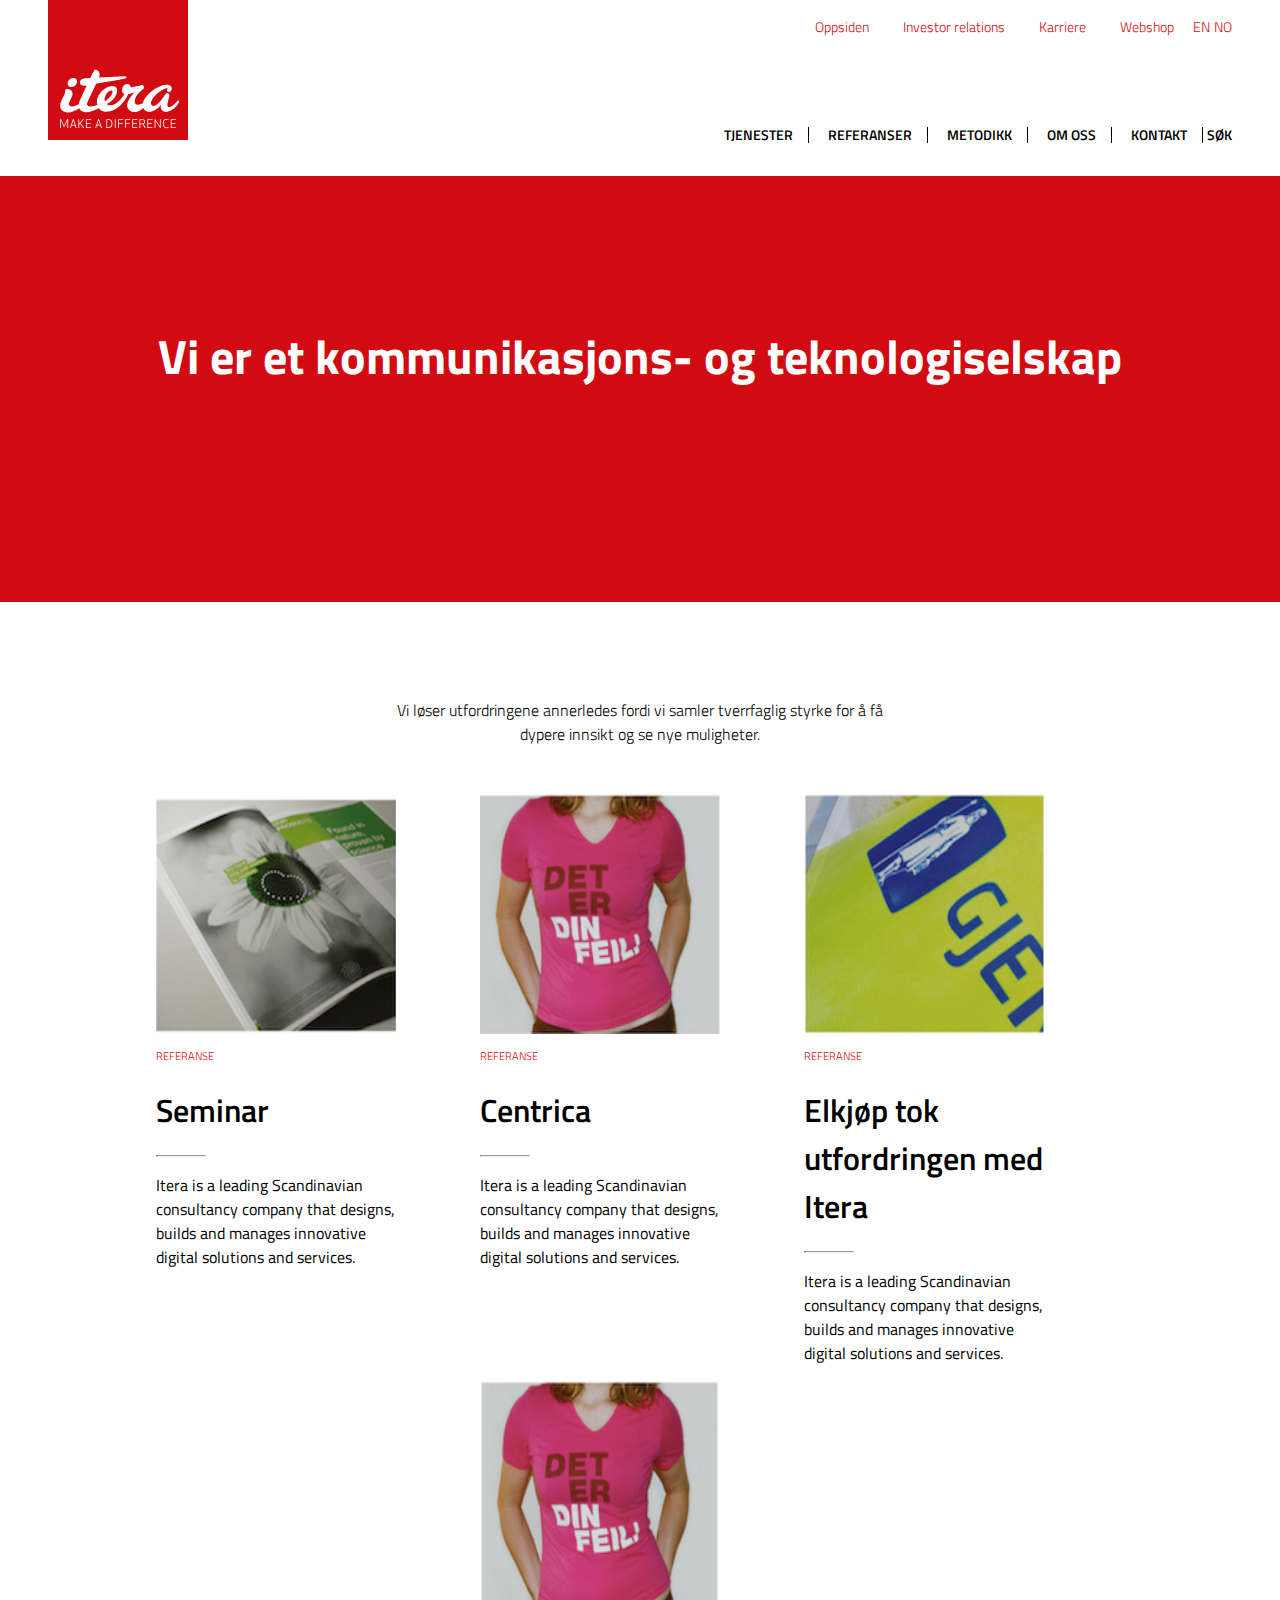
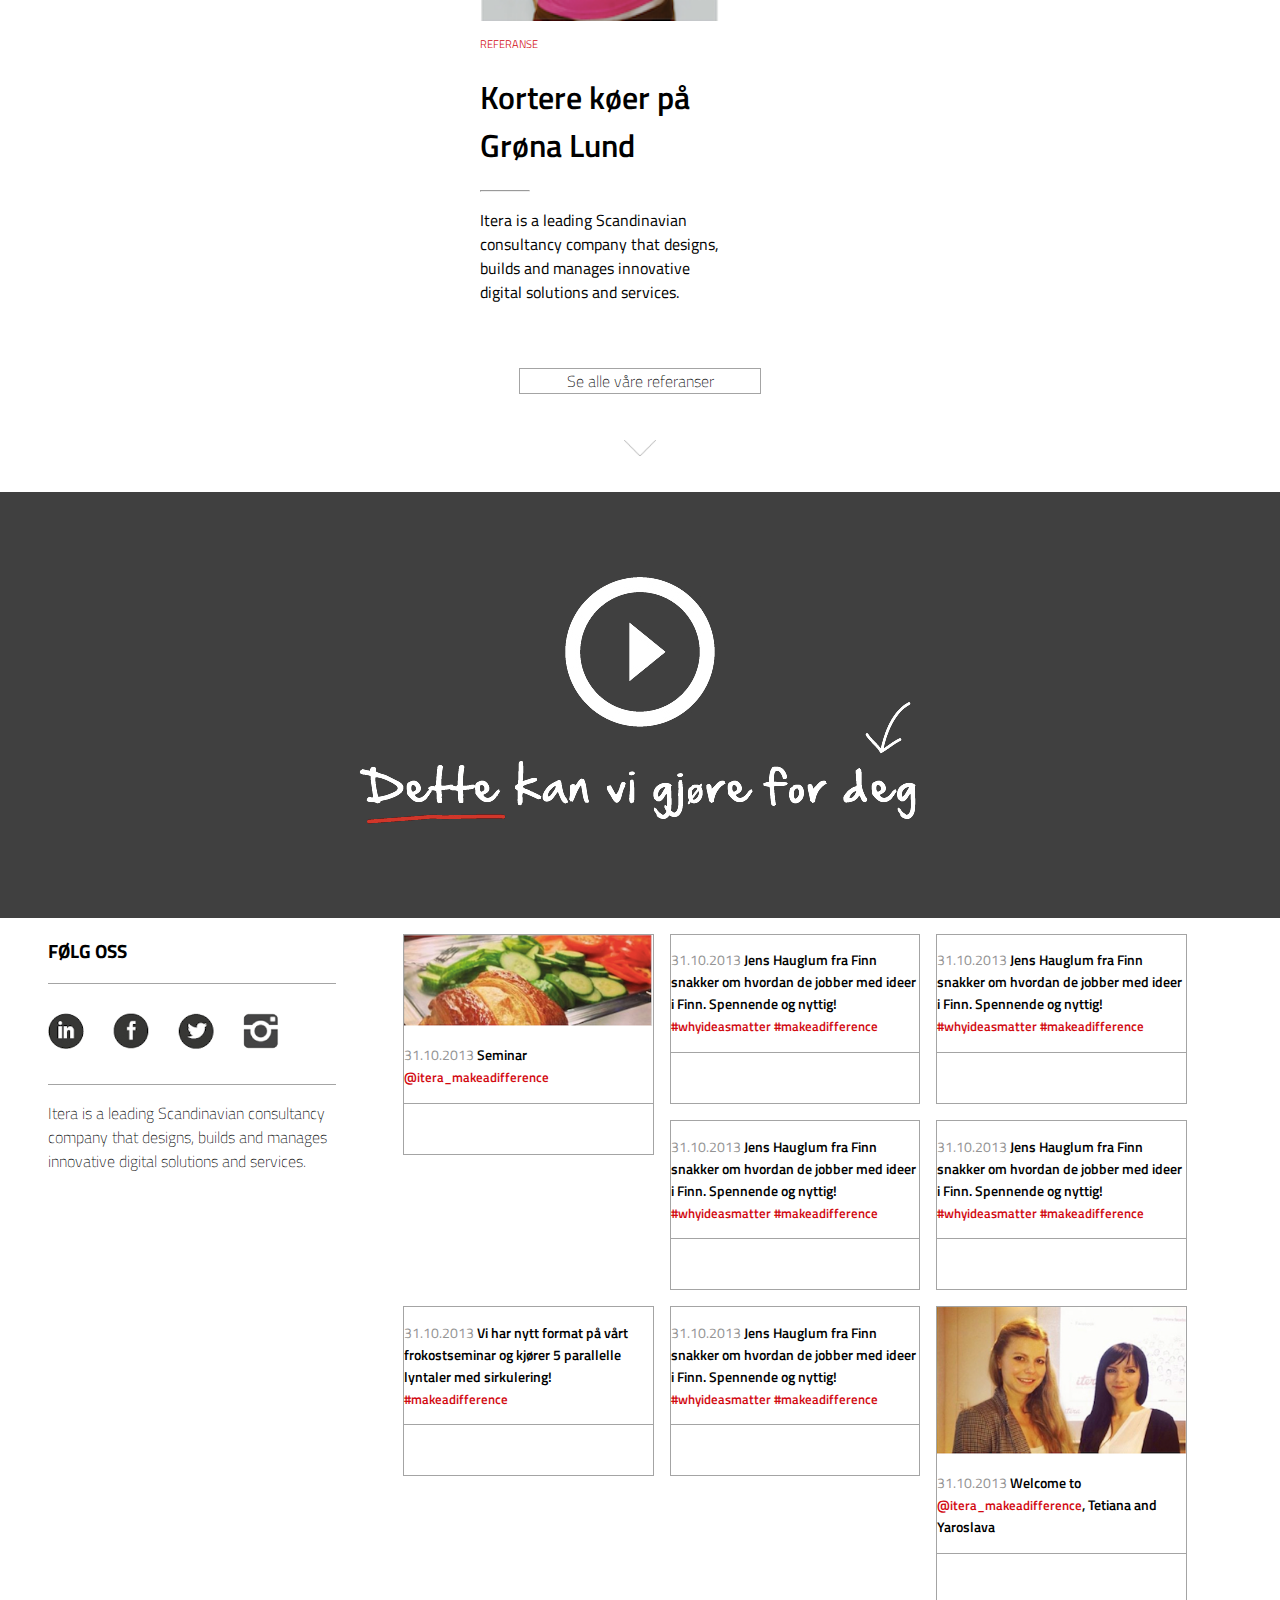
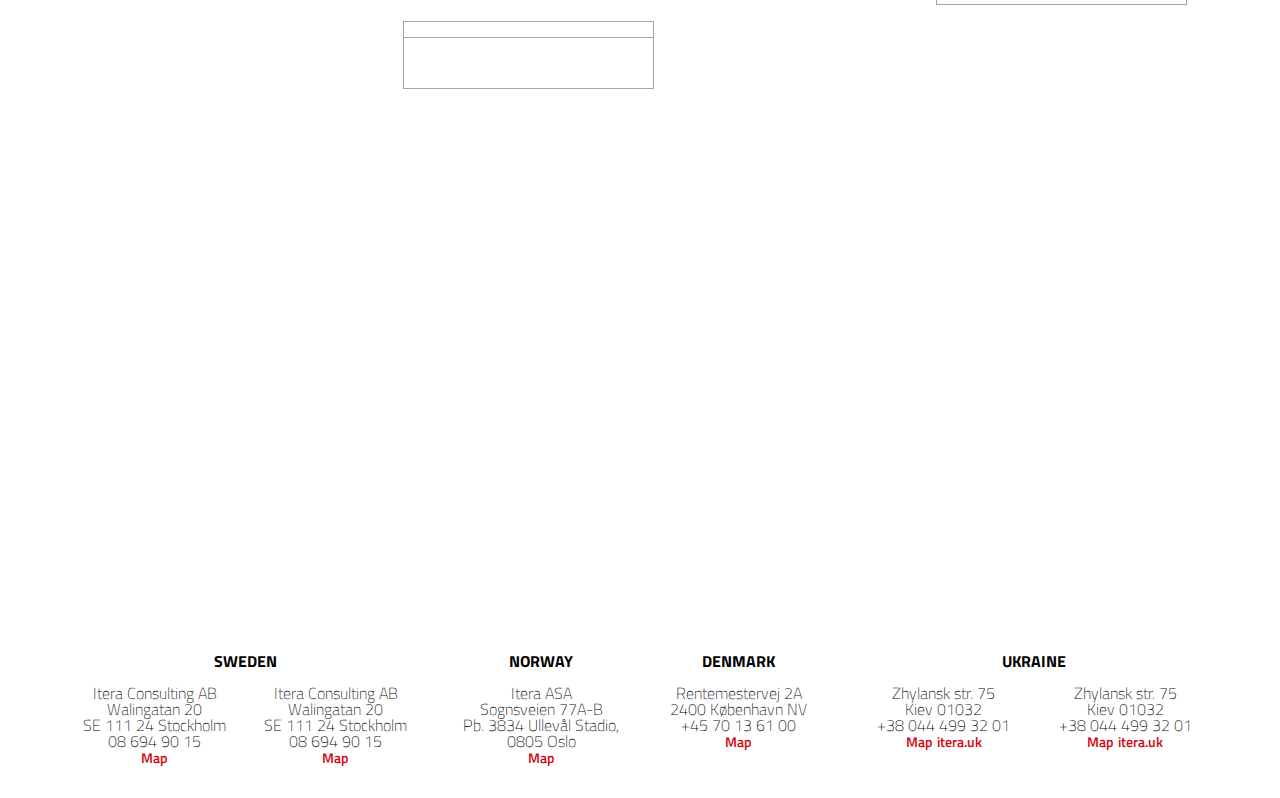
==== commit ec379ba6: "fix av locationslist" ====
--- a/index1.html
+++ b/index1.html
@@ -413,7 +413,7 @@
 					<!-- <div class="center"> -->
 
 						<ul class="locations">
-							<li>
+							<li class="double">
 								<h4>sweden</h4>
 								<p class="twoLocationsLeft">Itera Consulting AB<br>
 								Walingatan 20<br>
@@ -430,7 +430,7 @@
 								</p>
 							</li>
 							
-							<li>
+							<li class="single">
 								<h4>norway</h4>
 								<p>
 									Itera ASA<br>
@@ -441,7 +441,7 @@
 								</p>
 							</li>
 
-							<li>
+							<li class="single">
 								<h4>denmark</h4>
 								<p>
 									Rentemestervej 2A<br>
@@ -451,7 +451,7 @@
 								</p>
 							</li>
 
-							<li>
+							<li class="double">
 								<h4>ukraine</h4>
 								<p class="twoLocationsLeft">
 								Zhylansk str. 75<br>
--- a/css/style1.css
+++ b/css/style1.css
@@ -315,15 +315,39 @@
 }
 
 .locations {
-	margin-top: 0;
+	list-style-type: none; 
+	margin: 1em 0;
+	padding: 0;
 	line-height: 1em;
 }
 
-.locations li{
-	display: inline-block;
-	padding: 0 15px;
-	border-right: 1px solid #000;
-	vertical-align: top;
+.locations:before,
+.locations:after {
+	content: " ";
+	display: table;
+}
+
+.locations:after {
+	clear: both;
+}
+
+.locations li {
+	box-sizing: border-box;
+	float: left;
+	padding: 1em;
+}
+
+.locations .single {
+	width: 16.66%;
+}
+
+.locations .double {
+	width: 33.33%;
+}
+
+.locations .double p {
+	float: left;
+	width: 50%;
 }
 
 .locations h4, p {
@@ -331,12 +355,14 @@
 }
 
 .locations h4 {
+	margin: 0 0 1em 0;
 	font-weight: 700;
 	text-transform: uppercase;
 	text-align: center;
 }
 
 .locations p {
+	margin: 0;
 	font-weight: 200;
 	text-align: center;
 }
@@ -344,16 +370,4 @@
 .mapLink a, a:link, a:visited, a:hover, a:active {
 	text-decoration: none;
 	color: #d20a11;
-}
-
-
-.twoLocationsLeft {
-	float: left;
-	margin-right: 2em;
-}
-
-.twoLocationsRight {
-	float: right;
-	margin-left: 2em;
-}
-
+}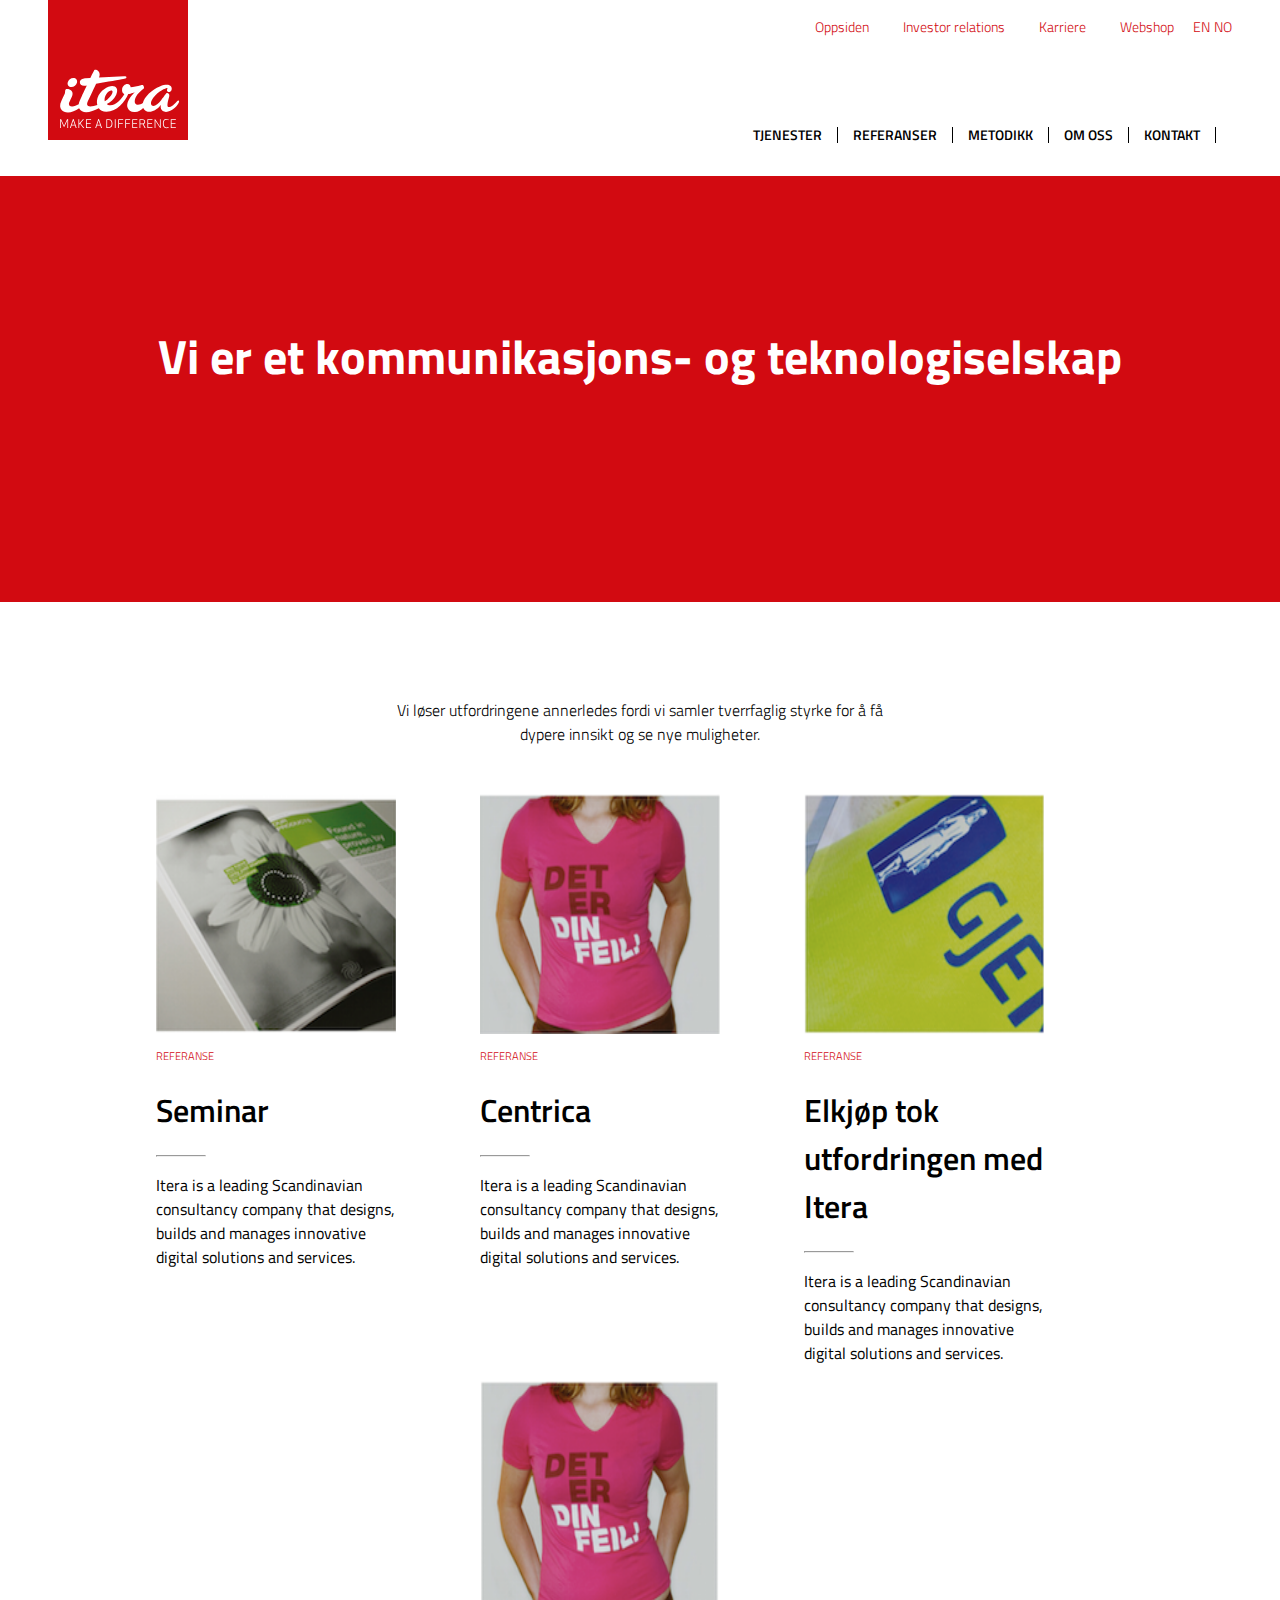
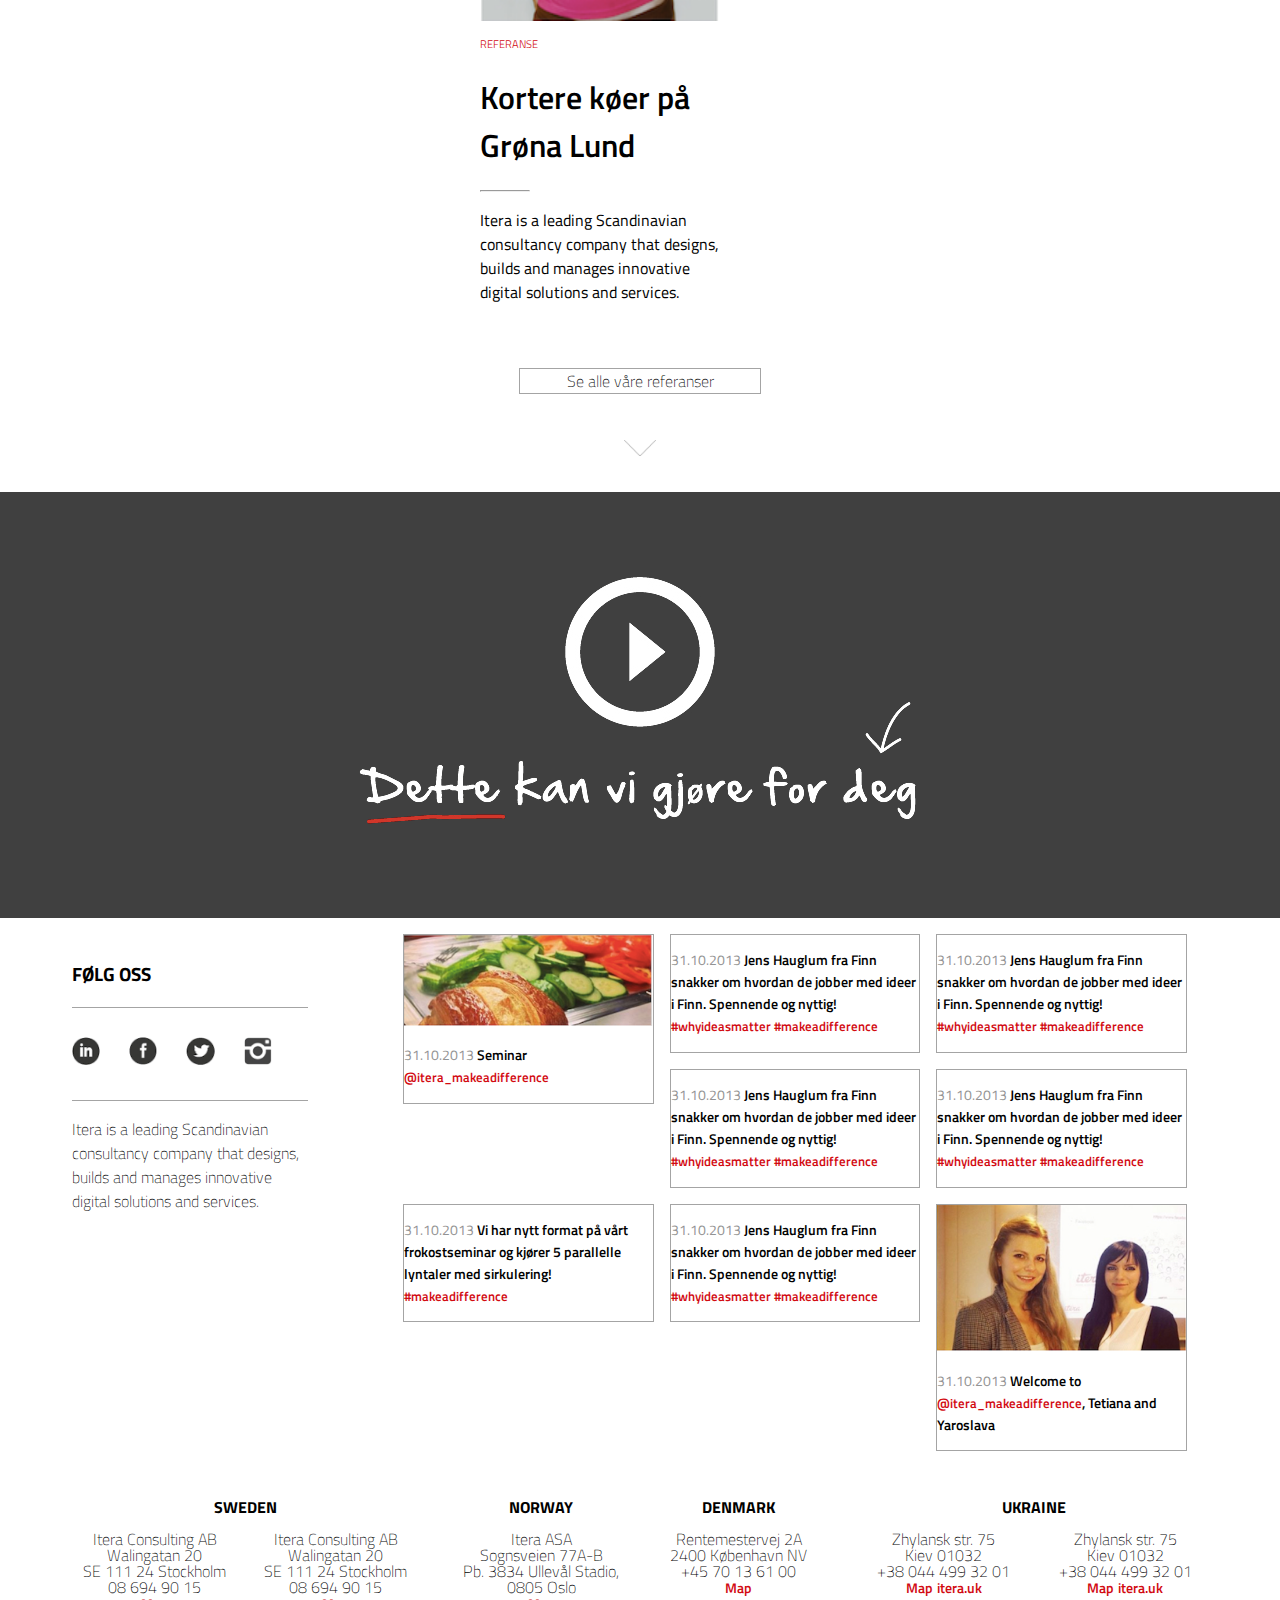
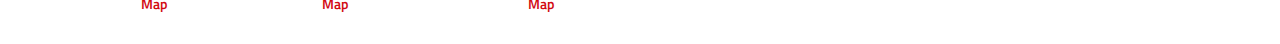
==== commit a3820754: "la til query for mindre enn 800px bred" ====
--- a/index1.html
+++ b/index1.html
@@ -29,6 +29,17 @@
       google.maps.event.addDomListener(window, 'load', initialize);
     </script>
 
+	<script>
+
+			var clicked=false;
+
+			function showUpside () {
+				var upside=document.getElementById('upside');
+				upside.style.display = "inline-block";
+				upside.style.border = "1px solid black";
+				upside.style.textAlign = "center";
+			}
+	</script>
 
 	<meta http-equiv="Content-Type" content="text/html; charset=utf-8" /> 
 
@@ -39,13 +50,18 @@
 <body>
 
 	<div id="container">
-		
-		<!-- <div class="wrapper"> -->
-		<!-- wraps around all content (keeps from reaching edges)
-		//contain on itera.no -->
 
 			<div id="upside">
 				<!-- nothing yet -->
+				Lorem ipsum dolor sit amet, consectetur adipisicing elit. Quibusdam, laudantium eius blanditiis! Earum, dicta, esse quod illo voluptas assumenda doloremque odio provident rem mollitia sed reprehenderit. Explicabo laboriosam illo iusto.
+				<br>
+				<br>
+				HER VILLE OPPSIDEN VÆRT
+				<br>
+				refresh for å fjerne
+				<br>
+				<br>
+				Lorem ipsum dolor sit amet, consectetur adipisicing elit. Itaque atque obcaecati unde eaque aperiam! Quasi, quidem, ab, dolores numquam aliquam totam asperiores iure perferendis architecto obcaecati quod distinctio ipsam dignissimos.
 			</div>
 			
 				
@@ -53,24 +69,24 @@
 				<header id="header">
 
 					<div class="wrapper">
-					<!-- wraps around all content (keeps from reaching edges)
-					//contain on itera.no -->
+					<!-- wraps around all content (keeps from reaching edges) -->
 
 						<div id="logo">
 							<img src="./img/logo.svg" alt="iteras logo">
 						</div>
 						
-						<!-- <nav id="navigation"> -->
+						
 						<nav role="navigation">
 							<ul class="headerTopNav">
-								<li><a href="#upside">Oppsiden</a></li>
+								<li><a href="#upside" onclick="showUpside()">Oppsiden</a></li>
 								<li><a href="">Investor relations</a></li>
 								<li><a href="">Karriere</a></li>
 								<li><a href="">Webshop</a></li>
 								<li class="lang"><a href="">en</a></li>
 								<li class="lang"><a href="">no</a></li>
-									<!-- flere på itera.no men ikke på designtegningen fra Kristofer -->
-								</li>
+							</ul>
+							<ul class="hiddenTopNav">
+								<li><a href="#upside" onclick="showUpside()">Oppsiden</a></li>
 							</ul>
 
 							<ul class="headerLowerNav">
@@ -79,15 +95,16 @@
 								<li><a href="">metodikk</a></li>
 								<li><a href="">om oss</a></li>
 								<li><a href="">kontakt</a></li>
-								<li class="lastLi"><a href="">søk</a></li>
+								<li class="lastLi"><img src="./img/search.png" alt=""></li>
+							</ul>
+							<ul class="smallMenuNav">
+								<li><img src="./img/search.png" alt=""></li>
+								<li><img src="./img/menu.png" alt=""></li>
 							</ul>
 						</nav>
 					</div>			
 
 				</header>
-			
-			<!-- </div> -->
-		<!--  end wrapper-->
 
 
 				<div id="videoOverlay">
@@ -99,8 +116,6 @@
 								<h1>
 								Vi er et kommunikasjons- og teknologiselskap
 								</h1>
-
-							<!-- <a class="nextSlide" href=""><img src="./img/arrowNext.png" alt=""></a> -->
 
 							</div>
 							<!-- end centerQuote -->
@@ -125,7 +140,6 @@
 						Vi løser utfordringene annerledes fordi vi samler tverrfaglig styrke for å få dypere innsikt og se nye muligheter.
 						</p>
 					</div>
-					<!-- end centerTextSection2 -->
 
 					<div id="currentArticlesContainer">
 						
@@ -143,7 +157,7 @@
 								<p>
 									Itera is a leading Scandinavian consultancy company that designs, builds and manages innovative digital solutions and services.
 								</p>
-							</img>
+							<!-- </img> -->
 						</article>
 						
 						<article class="currentArticle">
@@ -159,7 +173,7 @@
 								<p>
 									Itera is a leading Scandinavian consultancy company that designs, builds and manages innovative digital solutions and services.
 								</p>
-							</img>
+							<!-- </img> -->
 						</article>
 						
 						<article class="currentArticle">
@@ -172,7 +186,7 @@
 								<p>
 									Itera is a leading Scandinavian consultancy company that designs, builds and manages innovative digital solutions and services.
 								</p>
-							</img>
+							<!-- </img> -->
 						</article>
 						
 						<article class="currentArticle">
@@ -185,7 +199,7 @@
 								<p>
 									Itera is a leading Scandinavian consultancy company that designs, builds and manages innovative digital solutions and services.
 								</p>
-							</img>
+							<!-- </img> -->
 						</article>
 
 
@@ -208,27 +222,15 @@
 			</div>
 			<!-- end wrapper -->
 
-		<!-- </div> -->
-		<!-- end articleSection -->
-		
-		
-<!-- 
-		<div id="blackDivider">
-		<img src="./img/blackDivider.png" alt="">
-		</div> -->
-
-		<!-- FLYTTES INN I EN CENTER-DIV? -->
-
 
 		<div id="blackOverlay">
-					<!-- red cover over video -->
+					
 					<div class="wrapper">
 						
 						<div class="center">
 							<div class="centerQuote">
 								<img src="./img/forYou.png" alt="">
 
-							<!-- <a class="nextSlide" href=""><img src="./img/arrowNext.png" alt=""></a> -->
 
 							</div>
 							<!-- end centerQuote -->
@@ -264,7 +266,7 @@
 									<img src="./img/facebookLogo.png" alt="" class="socMedLinkImg">
 								</a>
 									
-								<a href="twitter.com/iteraASA" alt="">
+								<a href="twitter.com/iteraASA">
 									<img src="./img/twitterLogo.png" alt="" class="socMedLinkImg">
 								</a>
 								
@@ -285,12 +287,6 @@
 										<a href="" class="socMedLink">@itera_makeadifference</a>
 									</p>
 									
-									<div>
-										<img src="" alt="" class="instagramHeart">
-										<p class="instagramLikes"></p>
-										<img src="" alt="" class="instagramLogo">
-									</div>
-								</img>
 							</li>
 								
 							<li class="socMedArticle">
@@ -298,11 +294,6 @@
 									<span class="greyDate">31.10.2013 </span>Jens Hauglum fra Finn snakker om hvordan de jobber med ideer i Finn. Spennende og nyttig! <a href="" class="twitterLink">#whyideasmatter </a><a href="" class="twitterLink">#makeadifference</a>
 								</p>
 								
-								<div>
-									<img src="" alt="" class="instagramHeart">
-									<p class="instagramLikes"></p>
-									<img src="" alt="" class="instagramLogo">
-								</div>
 							</li>
 							
 							<li class="socMedArticle">
@@ -310,11 +301,6 @@
 									<span class="greyDate">31.10.2013 </span>Jens Hauglum fra Finn snakker om hvordan de jobber med ideer i Finn. Spennende og nyttig! <a href="" class="twitterLink">#whyideasmatter </a><a href="" class="twitterLink">#makeadifference</a>
 								</p>
 
-								<div>
-									<img src="" alt="" class="instagramHeart">
-									<p class="instagramLikes"></p>
-									<img src="" alt="" class="instagramLogo">
-								</div>
 							</li>
 							
 							<li class="socMedArticle">
@@ -322,11 +308,6 @@
 									<span class="greyDate">31.10.2013 </span>Jens Hauglum fra Finn snakker om hvordan de jobber med ideer i Finn. Spennende og nyttig! <a href="" class="twitterLink">#whyideasmatter </a><a href="" class="twitterLink">#makeadifference</a>
 								</p>
 
-								<div>
-									<img src="" alt="" class="instagramHeart">
-									<p class="instagramLikes"></p>
-									<img src="" alt="" class="instagramLogo">
-								</div>
 							</li>
 							
 							<li class="socMedArticle">
@@ -334,11 +315,6 @@
 									<span class="greyDate">31.10.2013 </span>Jens Hauglum fra Finn snakker om hvordan de jobber med ideer i Finn. Spennende og nyttig! <a href="" class="twitterLink">#whyideasmatter </a><a href="" class="twitterLink">#makeadifference</a>
 								</p>
 
-								<div>
-									<img src="" alt="" class="instagramHeart">
-									<p class="instagramLikes"></p>
-									<img src="" alt="" class="instagramLogo">		
-								</div>
 							</li>
 							
 							<li class="socMedArticle">
@@ -346,11 +322,7 @@
 									<span class="greyDate">31.10.2013 </span>Vi har nytt format på vårt frokostseminar og kjører 5 parallelle lyntaler med sirkulering! <a href="" class="linkedLink">#makeadifference</a>
 								</p>
 
-								<div>
-									<img src="" alt="" class="instagramHeart">
-									<p class="instagramLikes"></p>
-									<img src="" alt="" class="instagramLogo">	
-								</div>
+
 							</li>
 							
 							<li class="socMedArticle">
@@ -358,11 +330,6 @@
 									<span class="greyDate">31.10.2013 </span>Jens Hauglum fra Finn snakker om hvordan de jobber med ideer i Finn. Spennende og nyttig! <a href="" class="twitterLink">#whyideasmatter</a> <a href="" class="twitterLink">#makeadifference</a>
 								</p>
 
-								<div>
-									<img src="" alt="" class="instagramHeart">
-									<p class="instagramLikes"></p>
-									<img src="" alt="" class="instagramLogo">
-								</div>
 							</li>
 
 							<li class="socMedArticle"><img src="./img/socMed2.png" alt="">
@@ -370,26 +337,8 @@
 										<span class="greyDate">31.10.2013 </span>Welcome to 
 										<a href="" class="facebookLink">@itera_makeadifference</a>, Tetiana and Yaroslava
 									</p>
-
-									<div>
-										<img src="" alt="" class="instagramHeart">
-										<p class="instagramLikes"></p>
-										<img src="" alt="" class="instagramLogo">
-									</div>
-								</img>
-							</li>
-							
-							<li class="socMedArticle">
-									<p>
-										
-									</p>
-
-								<div>
-									<img src="" alt="" class="instagramHeart">
-									<p class="instagramLikes"></p>
-									<img src="" alt="" class="instagramLogo">
-								</div>
-							</li>
+							</li>
+							
 						</ul>
 					
 					</div>
--- a/css/style1.css
+++ b/css/style1.css
@@ -1,9 +1,6 @@
 body {
 	margin: 0;
 	padding: 0;
-}
-#container {
-	/*background-color: #7487c7;*/
 }
 
 .wrapper {
@@ -12,7 +9,7 @@
 	position: relative;
 }
 
-/*header*/
+
 #header {
 	background-color: #fff;
 }
@@ -20,9 +17,13 @@
 #logo {
 	display: inline-block;
 }
-/*navigation*/
+
+#upside {
+	display: none;
+}
+
 nav {
-	width: 60%;
+	width: 80%;
 	height: 100%;
 	margin-right: 0;	
 	position: absolute;
@@ -31,7 +32,7 @@
 	right: 0;
 }
 
-/*top navigation*/
+
 nav .headerTopNav {
 	text-align: right;
 	position: absolute;
@@ -54,10 +55,7 @@
 	text-transform: uppercase;
 	padding: 0 0;
 }
-/*end top*/
-
-
-/*lower navigation*/
+
 nav .headerLowerNav {
 	text-align: right;
 	vertical-align: bottom;		
@@ -82,27 +80,39 @@
 }
 
 nav .headerLowerNav li {
-	display: inline-block;
+	float: left;
+	list-style-type: none;
 	padding: 0 15px;
 	border-right: 1px solid #000;
 }
 
 nav .headerLowerNav li.lastLi{
-	padding: 0 0 0 0;
+	padding: 0 0 0 1em;
 	border-right: 0px;
 }
-/*end lower*/
+
+nav .headerLowerNav img {
+	height: 1em;
+}
+
+
+.smallMenuNav {
+	display: none;
+}
+
+.hiddenTopNav {
+	display: none;
+}
+
 
 #videoOverlay {
 	background-color: #d20a11;
-	/*opacity: 0.5;*/
 	width: 100%;
 	height: 426px;
 }
 
 #blackOverlay {
 	background-color: #404040;
-	/*opacity: 0.5;*/
 	width: 100%;
 	height: 426px;
 }
@@ -231,13 +241,13 @@
 }
 
 #socialMediaContainer {
-	display: inline-block;
 	width: 100%;
+	height: 100%;
 }
 
 
 .socMedLinkImg {
-	width: 2.5em;
+	max-width: 12%;
 	padding-right: 1.8em;
 	margin-top: 2em;
 	margin-bottom: 2em;
@@ -250,11 +260,15 @@
 #socMedLinkContainer {
 	border-top: 1px solid #a4a4a4;
 	border-bottom: 1px solid #a4a4a4;
+	max-width: 100%;
 }
 
 #followUs {
-	max-width: 18em;
-	display: inline-block;
+	width: 20%;
+	height: 100%;
+	float: left;
+	display: block;
+	margin: 2%;
 }
 
 #followUs h3, p {
@@ -341,8 +355,20 @@
 	width: 16.66%;
 }
 
+.locations .single:hover {
+	width: 16.66%;
+	background-color: #d20a11;
+	color: #fff;
+}
+
 .locations .double {
 	width: 33.33%;
+}
+
+.locations .double:hover {
+	width: 33.33%;
+	background-color: #d20a11;
+	color: #fff;
 }
 
 .locations .double p {
@@ -370,4 +396,88 @@
 .mapLink a, a:link, a:visited, a:hover, a:active {
 	text-decoration: none;
 	color: #d20a11;
-}+}
+
+
+/*media queries*/
+
+/*small*/
+
+@media screen and (max-width: 800px){
+	.headerLowerNav {
+		display: none;
+	}
+
+	.headerTopNav {
+		display: none;
+	}
+
+	.smallMenuNav {
+	text-align: right;
+	vertical-align: bottom;		
+	margin-bottom: 0;
+	line-height: 1em;
+	position: absolute;
+	bottom: 1px;
+	right: 0;
+	display: inline-block;
+	}
+
+	.smallMenuNav li {
+	float: left;
+	list-style-type: none;
+	padding: 0 15px;
+	border-right: 1px solid #000;
+	height: 2em;
+	}
+
+	.smallMenuNav img {
+		height: 100%;
+	}
+
+	.hiddenTopNav {
+		text-align: right;
+		vertical-align: top;
+		margin-bottom: 0;
+		line-height: 1em;
+		position: absolute;
+		right: 0;
+		display: inline-block;
+	}
+
+	.hiddenTopNav li {
+		float: left;
+		list-style-type: none;
+		padding: 0 15px;
+		height: 2em;
+	}
+
+	#followUs {
+		width: 100%;
+		text-align: center;
+	}
+
+	#followUs h3 {
+		padding: 2em 0;
+	}
+
+	#followUs p {
+		display: none;
+	}
+
+	#socMedLinkContainer {
+		margin-bottom: 2em;
+	}
+
+	.socialMediaArticles {
+		float: right;
+		width: 100%;
+	} 
+	
+	.socialMediaArticles li, img {
+		width: 100%;
+	}
+
+}
+
+
